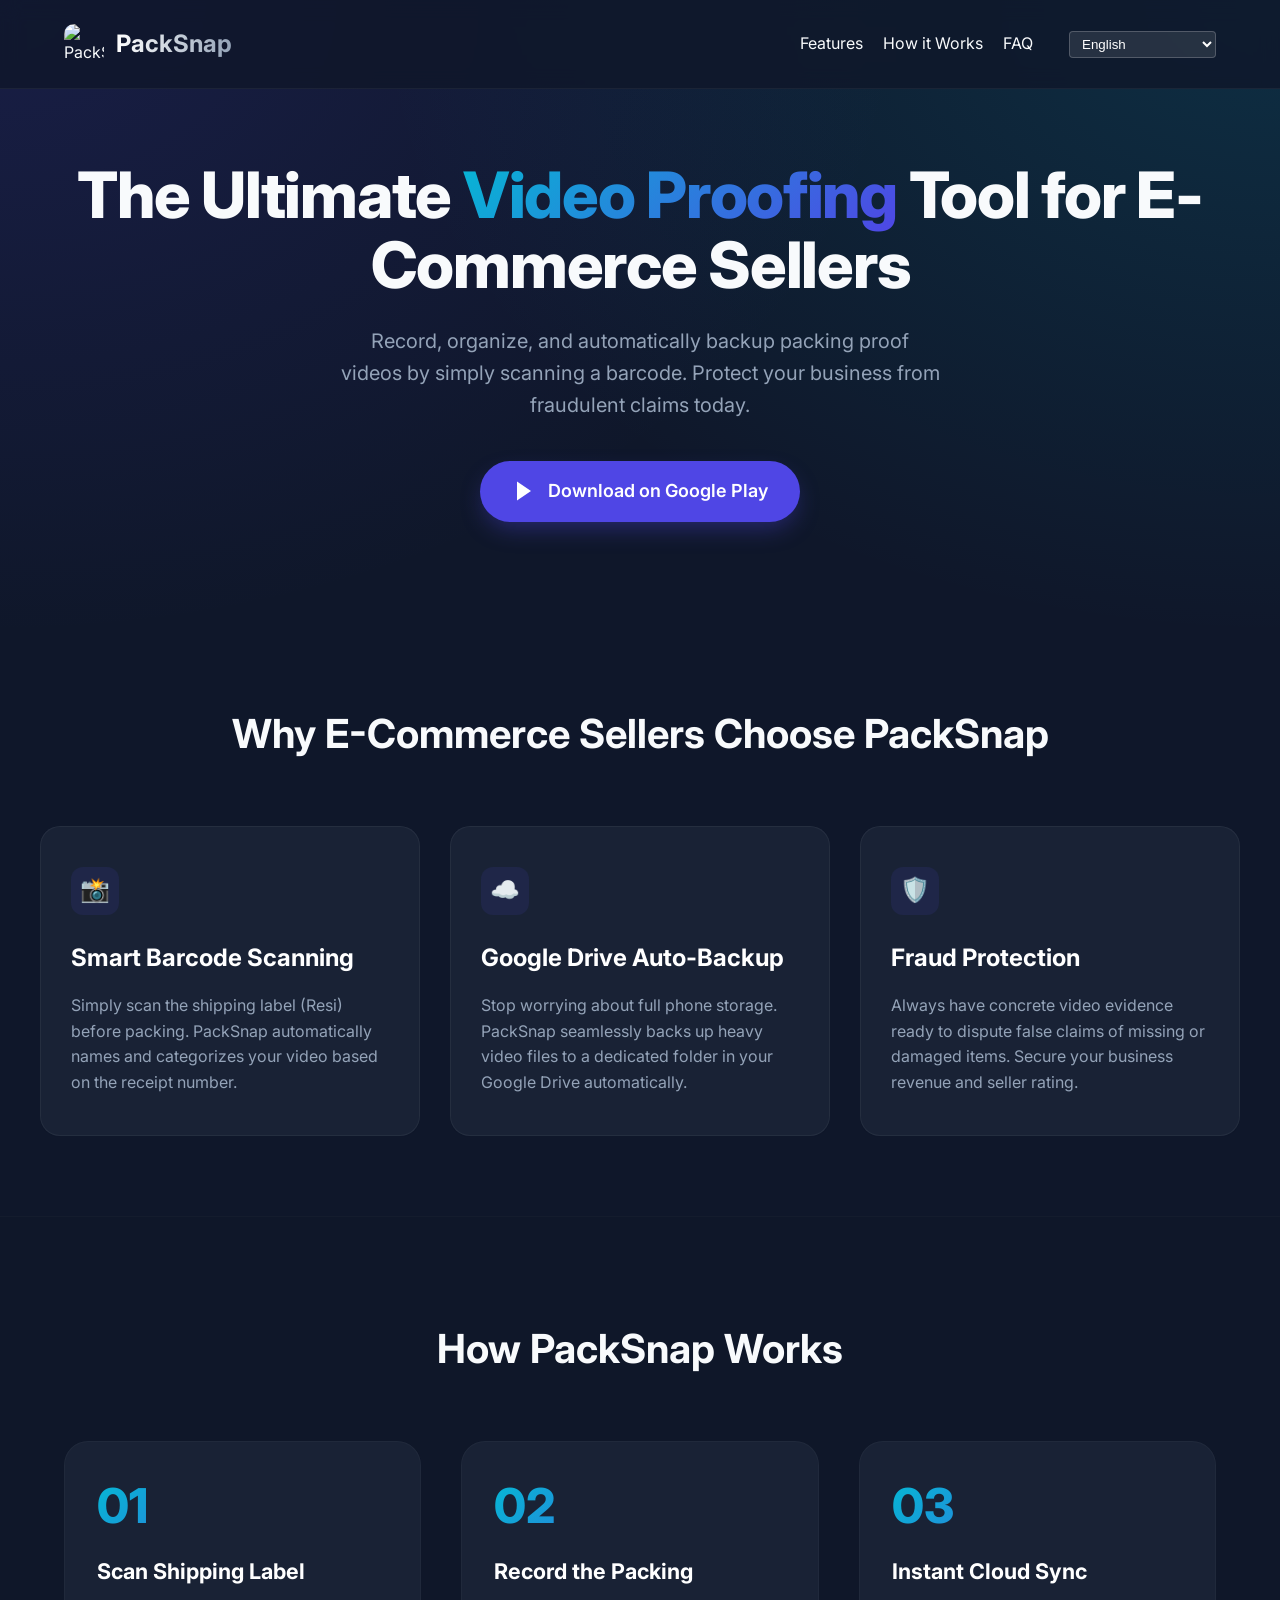
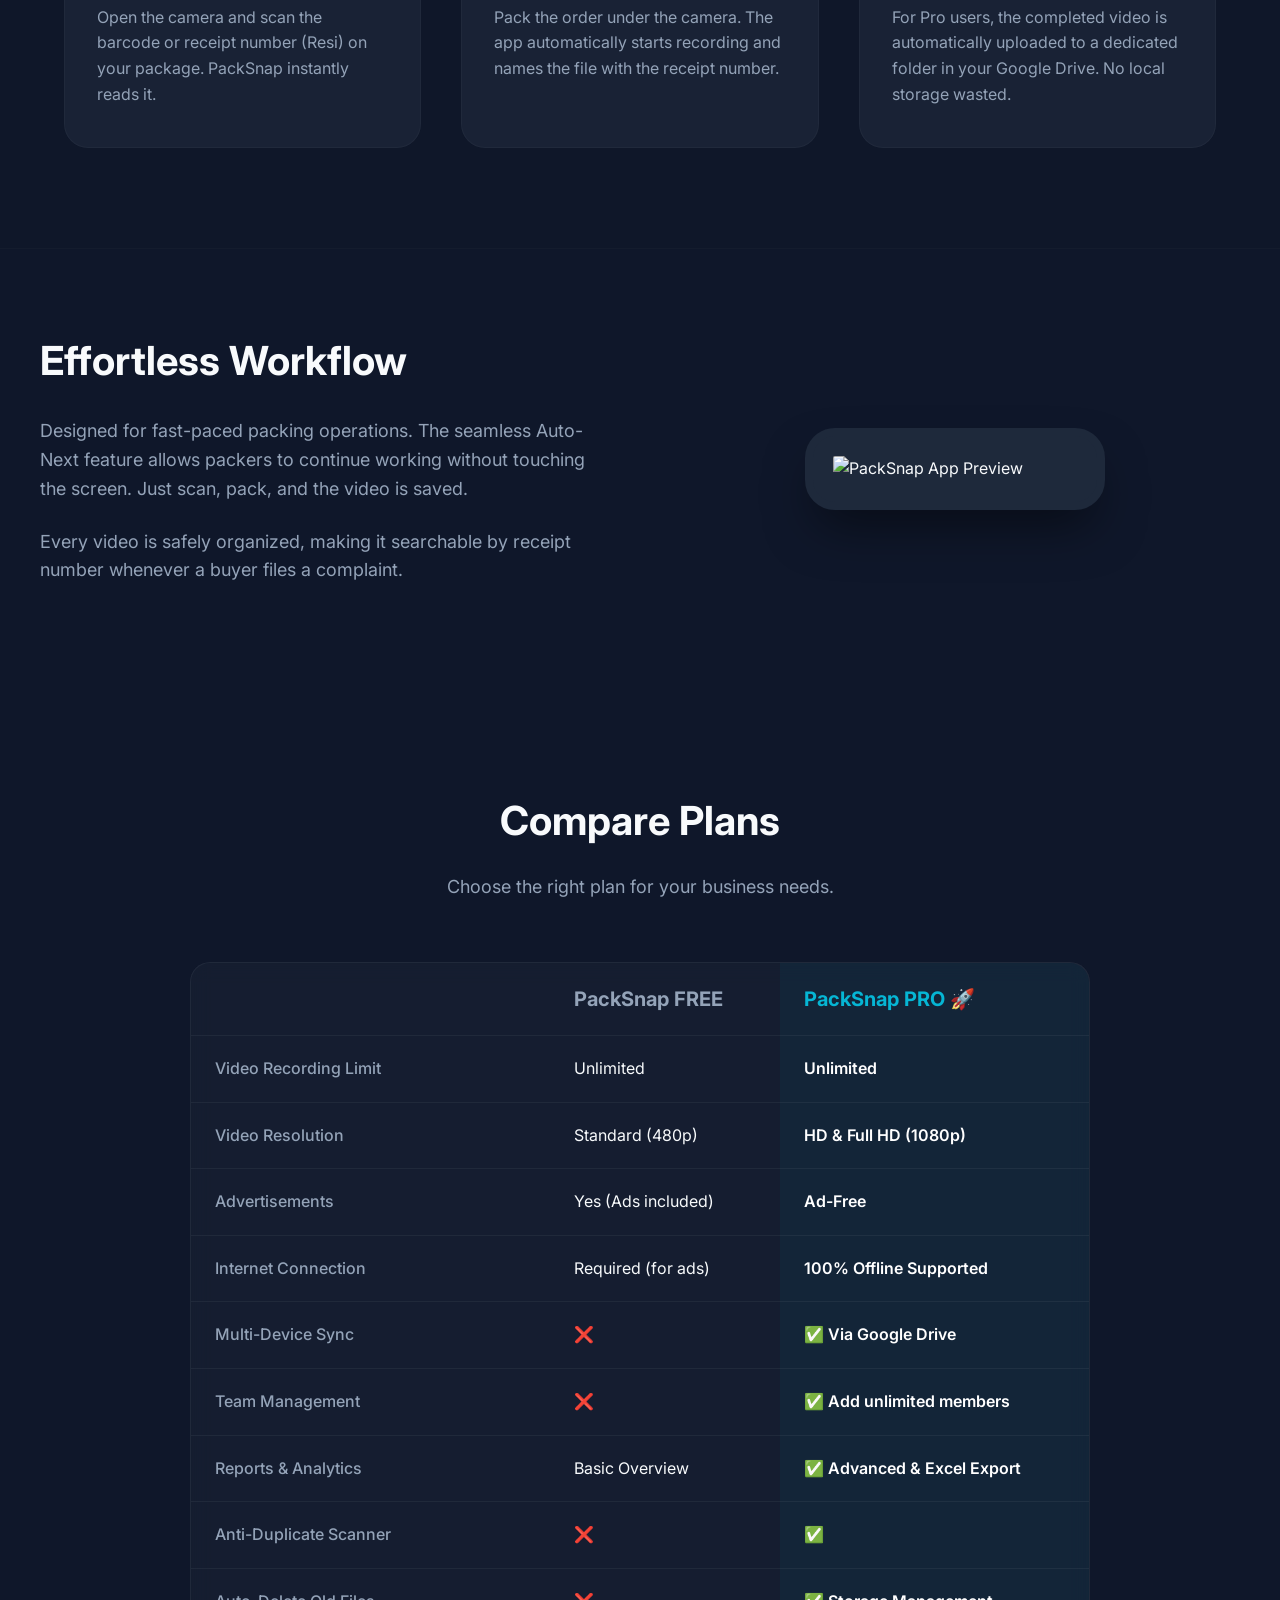
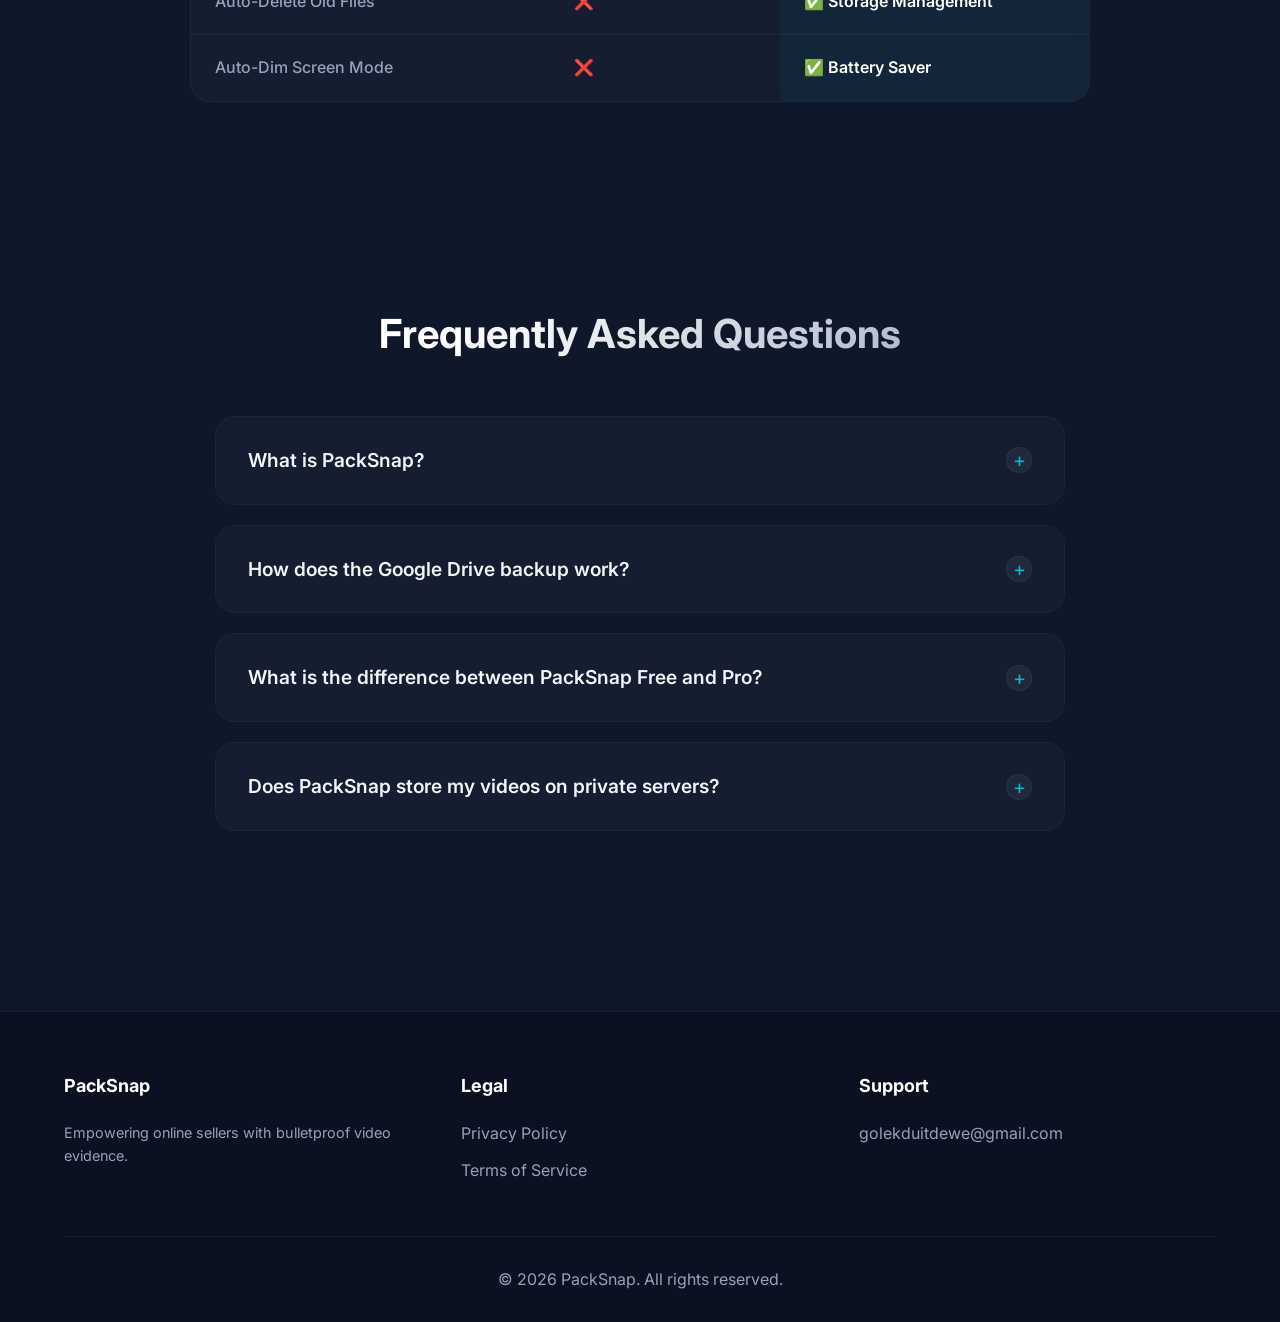
==== packsnap/index.html @ 12dec4cb "feat: add feature comparison table with localization" ====
<!DOCTYPE html>
<html lang="en">
<head>
    <meta charset="UTF-8">
    <meta name="viewport" content="width=device-width, initial-scale=1.0">
    <meta name="description" content="PackSnap is the ultimate mobile app for e-commerce sellers to record, organize, and auto-backup packing proof videos. Protect your business against fraudulent claims easily.">
    <meta name="keywords" content="packsnap, ecommerce packing app, video proof, packing video recorder, google drive backup, barcode scanner for ecommerce">
    <meta name="author" content="G Graziano">
    
    <!-- Open Graph / Facebook -->
    <meta property="og:type" content="website">
    <meta property="og:url" content="https://g-graziano.github.io/packsnap/">
    <meta property="og:title" content="PackSnap - Ecommerce Packing Recording App">
    <meta property="og:description" content="Record, organize, and auto-backup packing proof videos with ease. Protect your online business from fraudulent buyer claims.">
    <meta property="og:image" content="https://g-graziano.github.io/packsnap/logo.png">

    <!-- Twitter -->
    <meta property="twitter:card" content="summary_large_image">
    <meta property="twitter:url" content="https://g-graziano.github.io/packsnap/">
    <meta property="twitter:title" content="PackSnap - Ecommerce Packing Recording App">
    <meta property="twitter:description" content="Record, organize, and auto-backup packing proof videos with ease. Protect your online business from fraudulent buyer claims.">
    <meta property="twitter:image" content="https://g-graziano.github.io/packsnap/logo.png">

    <link rel="canonical" href="https://g-graziano.github.io/packsnap/">
    <title>PackSnap | Ecommerce Packing Recording App</title>
    <link rel="alternate" hreflang="en" href="https://g-graziano.github.io/packsnap/" />
    <link rel="alternate" hreflang="id" href="https://g-graziano.github.io/packsnap/id/" />
    <link rel="alternate" hreflang="th" href="https://g-graziano.github.io/packsnap/th/" />
    <link rel="alternate" hreflang="tl" href="https://g-graziano.github.io/packsnap/tl/" />
    <link rel="alternate" hreflang="vi" href="https://g-graziano.github.io/packsnap/vi/" />
    <link rel="alternate" hreflang="pt" href="https://g-graziano.github.io/packsnap/pt/" />
    <link rel="alternate" hreflang="es" href="https://g-graziano.github.io/packsnap/es/" />
    <link rel="alternate" hreflang="x-default" href="https://g-graziano.github.io/packsnap/" />

    
    <link rel="icon" type="image/png" href="logo.png">
    <link rel="apple-touch-icon" href="icon-192.png">
    <link rel="manifest" href="manifest.json">
    <meta name="theme-color" content="#4f46ed">
    <link rel="stylesheet" href="index.css">

    <!-- JSON-LD for SEO -->
    <script type="application/ld+json">
    {
      "@context": "https://schema.org",
      "@type": "SoftwareApplication",
      "name": "PackSnap",
      "operatingSystem": "Android",
      "applicationCategory": "BusinessApplication",
      "offers": {
        "@type": "Offer",
        "price": "0",
        "priceCurrency": "USD"
      },
      "description": "The ultimate mobile application designed specifically for e-commerce sellers to record and organize packing proof videos.",
      "url": "https://play.google.com/store/apps/details?id=com.packsnap.app",
      "image": "https://g-graziano.github.io/packsnap/logo.png"
    }
    </script>
    
    <!-- FAQ JSON-LD Schema for Rich Snippets -->
    <script type="application/ld+json">
    {
      "@context": "https://schema.org",
      "@type": "FAQPage",
      "mainEntity": [{
        "@type": "Question",
        "name": "What is PackSnap?",
        "acceptedAnswer": {
          "@type": "Answer",
          "text": "PackSnap is a dedicated mobile application designed for e-commerce sellers to easily record and organize packing proof videos by scanning shipping labels. It helps protect businesses from fraudulent buyer claims."
        }
      },{
        "@type": "Question",
        "name": "How does the Google Drive backup work?",
        "acceptedAnswer": {
          "@type": "Answer",
          "text": "PackSnap connects securely to your personal Google Drive and automatically uploads your packing videos to a dedicated 'PackSnap Backups' folder. This keeps your phone storage free while securing your vital video proof in the cloud."
        }
      },{
        "@type": "Question",
        "name": "What is the difference between PackSnap Free and Pro?",
        "acceptedAnswer": {
          "@type": "Answer",
          "text": "The Free version is ad-supported and allows you to scan and record packing videos locally on your device. The Pro version provides a completely ad-free experience, automatic Google Drive cloud backup, high-speed Auto-Next packing mode, Auto-Dim screen battery saving, silent video recording, forced beep volume in noisy environments, auto-deletion of old local files, packer team management, and packing performance reports."
        }
      },{
        "@type": "Question",
        "name": "Does PackSnap store my videos on private servers?",
        "acceptedAnswer": {
          "@type": "Answer",
          "text": "No. PackSnap does not store any of your videos on its own servers. Your video proof is strictly confidential and goes directly from your mobile device to your private Google Drive."
        }
      }]
    }
    </script>
</head>
<body>

    <header>
        <div class="container nav-content">
            <div class="logo-container">
                <img src="logo.png" alt="PackSnap Logo" class="logo-img">
                <div class="logo-text">PackSnap</div>
            </div>
            <nav style="display: flex; align-items: center; gap: 20px;">
                <a href="#features" data-i18n="nav_features">Features</a>
                <a href="#how-it-works" data-i18n="nav_how_it_works">How it Works</a>
                <a href="#faq" data-i18n="nav_faq">FAQ</a>
                <select id="language-select" aria-label="Select Language" style="background: rgba(255, 255, 255, 0.1); color: white; border: 1px solid rgba(255, 255, 255, 0.2); border-radius: 4px; padding: 4px 8px; margin-left: 1rem; cursor: pointer; outline: none;">
                    <option value="en" style="color: black;">English</option>
                    <option value="id" style="color: black;">Bahasa Indonesia</option>
                    <option value="th" style="color: black;">ภาษาไทย</option>
                    <option value="tl" style="color: black;">Tagalog (Filipinas)</option>
                    <option value="vi" style="color: black;">Tiếng Việt</option>
                    <option value="pt" style="color: black;">Português (Brasil)</option>
                    <option value="es" style="color: black;">Español</option>
                </select>
            </nav>
        </div>
    </header>

    <main>
        <section class="hero container">
            <h1 data-i18n="hero_h1">The Ultimate <span>Video Proofing</span> Tool for E-Commerce Sellers</h1>
            <p data-i18n="hero_p">Record, organize, and automatically backup packing proof videos by simply scanning a barcode. Protect your business from fraudulent claims today.</p>
            
            <a href="https://play.google.com/store/apps/details?id=com.packsnap.app" class="cta-button" target="_blank" rel="noopener noreferrer" data-i18n="hero_cta">
                <svg class="cta-icon" viewBox="0 0 24 24" xmlns="http://www.w3.org/2000/svg">
                    <path d="M5 2.5v19l14-9.5-14-9.5z"/>
                </svg>
                Download on Google Play
            </a>
        </section>

        <section id="features" class="features container">
            <h2 class="section-title" data-i18n="feat_title">Why E-Commerce Sellers Choose PackSnap</h2>
            
            <div class="features-grid">
                <article class="feature-card">
                    <div class="feature-icon">📸</div>
                    <h3 data-i18n="feat_1_title">Smart Barcode Scanning</h3>
                    <p data-i18n="feat_1_p">Simply scan the shipping label (Resi) before packing. PackSnap automatically names and categorizes your video based on the receipt number.</p>
                </article>

                <article class="feature-card">
                    <div class="feature-icon">☁️</div>
                    <h3 data-i18n="feat_2_title">Google Drive Auto-Backup</h3>
                    <p data-i18n="feat_2_p">Stop worrying about full phone storage. PackSnap seamlessly backs up heavy video files to a dedicated folder in your Google Drive automatically.</p>
                </article>

                <article class="feature-card">
                    <div class="feature-icon">🛡️</div>
                    <h3 data-i18n="feat_3_title">Fraud Protection</h3>
                    <p data-i18n="feat_3_p">Always have concrete video evidence ready to dispute false claims of missing or damaged items. Secure your business revenue and seller rating.</p>
                </article>
            </div>
        </section>

        <section id="how-it-works" class="how-it-works">
            <div class="container">
                <h2 class="section-title" data-i18n="how_title">How PackSnap Works</h2>
                
                <div class="steps-grid">
                    <article class="step-card">
                        <div class="step-number">01</div>
                        <h3 data-i18n="how_1_title">Scan Shipping Label</h3>
                        <p data-i18n="how_1_p">Open the camera and scan the barcode or receipt number (Resi) on your package. PackSnap instantly reads it.</p>
                    </article>

                    <article class="step-card">
                        <div class="step-number">02</div>
                        <h3 data-i18n="how_2_title">Record the Packing</h3>
                        <p data-i18n="how_2_p">Pack the order under the camera. The app automatically starts recording and names the file with the receipt number.</p>
                    </article>

                    <article class="step-card">
                        <div class="step-number">03</div>
                        <h3 data-i18n="how_3_title">Instant Cloud Sync</h3>
                        <p data-i18n="how_3_p">For Pro users, the completed video is automatically uploaded to a dedicated folder in your Google Drive. No local storage wasted.</p>
                    </article>
                </div>
            </div>
        </section>

        <section class="showcase container">
            <div class="showcase-text">
                <h2 data-i18n="show_title">Effortless Workflow</h2>
                <p data-i18n="show_p1">Designed for fast-paced packing operations. The seamless Auto-Next feature allows packers to continue working without touching the screen. Just scan, pack, and the video is saved.</p>
                <p data-i18n="show_p2">Every video is safely organized, making it searchable by receipt number whenever a buyer files a complaint.</p>
            </div>
            <div class="showcase-image">
                <!-- Using logo as a placeholder for mockup if actual app screenshots are missing -->
                <img src="logo.png" alt="PackSnap App Preview" class="mockup" style="background:#1e293b; padding:20px; object-fit:contain;">
            </div>
        </section>

        <section id="pricing" class="pricing container">
            <div class="pricing-header">
                <h2 class="section-title" data-i18n="comp_title">Compare Plans</h2>
                <p class="section-subtitle" data-i18n="comp_subtitle">Choose the right plan for your business needs.</p>
            </div>
            
            <div class="comparison-table-wrapper">
                <table class="comparison-table">
                    <thead>
                        <tr>
                            <th></th>
                            <th class="plan-free" data-i18n="comp_free">PackSnap FREE</th>
                            <th class="plan-pro" data-i18n="comp_pro">PackSnap PRO 🚀</th>
                        </tr>
                    </thead>
                    <tbody>
                        <tr>
                            <td class="feat-name" data-i18n="comp_f1_name">Video Recording Limit</td>
                            <td data-i18n="comp_f1_free">Unlimited</td>
                            <td class="pro-cell" data-i18n="comp_f1_pro">Unlimited</td>
                        </tr>
                        <tr>
                            <td class="feat-name" data-i18n="comp_f2_name">Video Resolution</td>
                            <td data-i18n="comp_f2_free">Standard (480p)</td>
                            <td class="pro-cell" data-i18n="comp_f2_pro">HD & Full HD (1080p)</td>
                        </tr>
                        <tr>
                            <td class="feat-name" data-i18n="comp_f3_name">Advertisements</td>
                            <td data-i18n="comp_f3_free">Yes (Ads included)</td>
                            <td class="pro-cell" data-i18n="comp_f3_pro">Ad-Free</td>
                        </tr>
                        <tr>
                            <td class="feat-name" data-i18n="comp_f4_name">Internet Connection</td>
                            <td data-i18n="comp_f4_free">Required (for ads)</td>
                            <td class="pro-cell" data-i18n="comp_f4_pro">100% Offline Supported</td>
                        </tr>
                        <tr>
                            <td class="feat-name" data-i18n="comp_f5_name">Multi-Device Sync</td>
                            <td data-i18n="comp_f5_free">❌</td>
                            <td class="pro-cell" data-i18n="comp_f5_pro">✅ Via Google Drive</td>
                        </tr>
                        <tr>
                            <td class="feat-name" data-i18n="comp_f6_name">Team Management</td>
                            <td data-i18n="comp_f6_free">❌</td>
                            <td class="pro-cell" data-i18n="comp_f6_pro">✅ Add unlimited members</td>
                        </tr>
                        <tr>
                            <td class="feat-name" data-i18n="comp_f7_name">Reports & Analytics</td>
                            <td data-i18n="comp_f7_free">Basic Overview</td>
                            <td class="pro-cell" data-i18n="comp_f7_pro">✅ Advanced & Excel Export</td>
                        </tr>
                        <tr>
                            <td class="feat-name" data-i18n="comp_f8_name">Anti-Duplicate Scanner</td>
                            <td data-i18n="comp_f8_free">❌</td>
                            <td class="pro-cell" data-i18n="comp_f8_pro">✅</td>
                        </tr>
                        <tr>
                            <td class="feat-name" data-i18n="comp_f9_name">Auto-Delete Old Files</td>
                            <td data-i18n="comp_f9_free">❌</td>
                            <td class="pro-cell" data-i18n="comp_f9_pro">✅ Storage Management</td>
                        </tr>
                        <tr>
                            <td class="feat-name" data-i18n="comp_f10_name">Auto-Dim Screen Mode</td>
                            <td data-i18n="comp_f10_free">❌</td>
                            <td class="pro-cell" data-i18n="comp_f10_pro">✅ Battery Saver</td>
                        </tr>
                    </tbody>
                </table>
            </div>
        </section>

        <section id="faq" class="faq container">
            <h2 class="section-title" data-i18n="faq_title">Frequently Asked Questions</h2>
            
            <div class="faq-list">
                <details class="faq-item">
                    <summary data-i18n="faq_1_q">What is PackSnap?</summary>
                    <p data-i18n="faq_1_a">PackSnap is a dedicated mobile application designed for e-commerce sellers to easily record and organize packing proof videos by scanning shipping labels. It helps protect businesses from fraudulent buyer claims.</p>
                </details>

                <details class="faq-item">
                    <summary data-i18n="faq_2_q">How does the Google Drive backup work?</summary>
                    <p data-i18n="faq_2_a">PackSnap connects securely to your personal Google Drive and automatically uploads your packing videos to a dedicated "PackSnap Backups" folder. This keeps your phone storage free while securing your vital video proof in the cloud.</p>
                </details>

                <details class="faq-item">
                    <summary data-i18n="faq_3_q">What is the difference between PackSnap Free and Pro?</summary>
                    <p data-i18n="faq_3_a">The Free version is ad-supported and allows you to scan shipping labels and record packing proof videos locally on your device. The Pro version provides a completely ad-free experience and unlocks cloud backups alongside advanced automation: automatic Google Drive sync, high-speed Auto-Next packing workflow, Auto-Dim screen for battery saving, silent video recording (mute microphone), forced beep confirmation volume in noisy warehouses, auto-deletion of old local files (7/14/30 days), packer team member management, and detailed packing performance reports.</p>
                </details>

                <details class="faq-item">
                    <summary data-i18n="faq_4_q">Does PackSnap store my videos on private servers?</summary>
                    <p data-i18n="faq_4_a">No. PackSnap does not store any of your videos on its own servers. Your video proof is strictly confidential and goes directly from your mobile device to your private Google Drive.</p>
                </details>
            </div>
        </section>
    </main>

    <footer>
        <div class="container">
            <div class="footer-content">
                <div class="footer-col">
                    <h4>PackSnap</h4>
                    <p style="color:var(--text-muted); font-size:0.9rem;" data-i18n="footer_desc">Empowering online sellers with bulletproof video evidence.</p>
                </div>
                <div class="footer-col">
                    <h4 data-i18n="footer_legal">Legal</h4>
                    <ul>
                        <li><a href="privacy-policy.html" data-i18n="footer_privacy">Privacy Policy</a></li>
                        <li><a href="terms-of-service.html" data-i18n="footer_tos">Terms of Service</a></li>
                    </ul>
                </div>
                <div class="footer-col">
                    <h4 data-i18n="footer_support">Support</h4>
                    <ul>
                        <li><a href="mailto:golekduitdewe@gmail.com">golekduitdewe@gmail.com</a></li>
                    </ul>
                </div>
            </div>
            <div class="footer-bottom">
                <p data-i18n="footer_copyright">&copy; 2026 PackSnap. All rights reserved.</p>
            </div>
        </div>
    </footer>

    <script src="i18n.js"></script>
</body>
</html>
---- packsnap/index.css ----
@import url('https://fonts.googleapis.com/css2?family=Inter:wght@400;500;600;700;800&display=swap');

:root {
  --primary: #4F46E5;
  --primary-hover: #4338CA;
  --secondary: #06b6d4;
  --bg-dark: #0f172a;
  --card-bg: rgba(30, 41, 59, 0.7);
  --text-main: #f8fafc;
  --text-muted: #94a3b8;
  --accent: #10b981;
}

* {
  margin: 0;
  padding: 0;
  box-sizing: border-box;
}

body {
  font-family: 'Inter', sans-serif;
  background-color: var(--bg-dark);
  color: var(--text-main);
  line-height: 1.6;
  overflow-x: hidden;
  background-image: 
    radial-gradient(at 0% 0%, rgba(79, 70, 229, 0.15) 0px, transparent 50%),
    radial-gradient(at 100% 0%, rgba(6, 182, 212, 0.15) 0px, transparent 50%);
  background-attachment: fixed;
}

a {
  text-decoration: none;
  color: inherit;
}

.container {
  max-width: 1200px;
  margin: 0 auto;
  padding: 0 24px;
}

/* Header */
header {
  padding: 24px 0;
  position: fixed;
  width: 100%;
  top: 0;
  z-index: 100;
  backdrop-filter: blur(10px);
  -webkit-backdrop-filter: blur(10px);
  border-bottom: 1px solid rgba(255, 255, 255, 0.05);
  background: rgba(15, 23, 42, 0.8);
}

.nav-content {
  display: flex;
  justify-content: space-between;
  align-items: center;
}

.logo-container {
  display: flex;
  align-items: center;
  gap: 12px;
}

.logo-img {
  width: 40px;
  height: 40px;
  border-radius: 10px;
}

.logo-text {
  font-size: 1.5rem;
  font-weight: 700;
  background: linear-gradient(to right, #fff, #94a3b8);
  -webkit-background-clip: text;
  -webkit-text-fill-color: transparent;
}

/* Hero Section */
.hero {
  padding: 160px 0 100px;
  text-align: center;
  position: relative;
}

.hero h1 {
  font-size: clamp(3rem, 5vw, 4.5rem);
  font-weight: 800;
  line-height: 1.1;
  margin-bottom: 24px;
  letter-spacing: -0.02em;
}

.hero h1 span {
  background: linear-gradient(135deg, var(--secondary), var(--primary));
  -webkit-background-clip: text;
  -webkit-text-fill-color: transparent;
}

.hero p {
  font-size: 1.25rem;
  color: var(--text-muted);
  max-width: 600px;
  margin: 0 auto 40px;
}

.cta-button {
  display: inline-flex;
  align-items: center;
  gap: 12px;
  background: var(--primary);
  color: white;
  padding: 16px 32px;
  border-radius: 9999px;
  font-weight: 600;
  font-size: 1.125rem;
  transition: all 0.3s ease;
  box-shadow: 0 10px 25px -5px rgba(79, 70, 229, 0.4);
}

.cta-button:hover {
  background: var(--primary-hover);
  transform: translateY(-2px);
  box-shadow: 0 20px 25px -5px rgba(79, 70, 229, 0.5);
}

.cta-icon {
  width: 24px;
  height: 24px;
  fill: currentColor;
}

/* Features */
.features {
  padding: 80px 0;
}

.section-title {
  text-align: center;
  font-size: 2.5rem;
  margin-bottom: 60px;
  font-weight: 700;
}

.features-grid {
  display: grid;
  grid-template-columns: repeat(auto-fit, minmax(300px, 1fr));
  gap: 30px;
}

.feature-card {
  background: var(--card-bg);
  padding: 40px 30px;
  border-radius: 20px;
  border: 1px solid rgba(255, 255, 255, 0.05);
  backdrop-filter: blur(10px);
  transition: transform 0.3s ease, border-color 0.3s ease;
}

.feature-card:hover {
  transform: translateY(-5px);
  border-color: rgba(255, 255, 255, 0.15);
}

.feature-icon {
  width: 48px;
  height: 48px;
  background: rgba(79, 70, 229, 0.1);
  border-radius: 12px;
  display: flex;
  align-items: center;
  justify-content: center;
  margin-bottom: 24px;
  color: var(--secondary);
  font-size: 1.5rem;
}

.feature-card h3 {
  font-size: 1.5rem;
  margin-bottom: 16px;
  color: #fff;
}

.feature-card p {
  color: var(--text-muted);
}

/* App Showcase */
.showcase {
  padding: 80px 0;
  display: flex;
  align-items: center;
  justify-content: space-between;
  gap: 60px;
}

.showcase-text {
  flex: 1;
}

.showcase-text h2 {
  font-size: 2.5rem;
  margin-bottom: 24px;
}

.showcase-text p {
  color: var(--text-muted);
  font-size: 1.125rem;
  margin-bottom: 24px;
}

.showcase-image {
  flex: 1;
  position: relative;
  display: flex;
  justify-content: center;
}

.mockup {
  width: 100%;
  max-width: 300px;
  border-radius: 30px;
  box-shadow: 0 25px 50px -12px rgba(0, 0, 0, 0.5);
  border: 8px solid #1e293b;
}

/* Footer */
footer {
  border-top: 1px solid rgba(255, 255, 255, 0.05);
  padding: 60px 0 30px;
  margin-top: 80px;
  background: #0b1121;
}

.footer-content {
  display: grid;
  grid-template-columns: repeat(auto-fit, minmax(200px, 1fr));
  gap: 40px;
  margin-bottom: 40px;
}

.footer-col h4 {
  color: #fff;
  margin-bottom: 20px;
  font-size: 1.125rem;
}

.footer-col ul {
  list-style: none;
}

.footer-col ul li {
  margin-bottom: 12px;
}

.footer-col a {
  color: var(--text-muted);
  transition: color 0.2s;
}

.footer-col a:hover {
  color: #fff;
}

.footer-bottom {
  text-align: center;
  color: var(--text-muted);
  padding-top: 30px;
  border-top: 1px solid rgba(255, 255, 255, 0.05);
}

@media (max-width: 768px) {
  .showcase {
    flex-direction: column;
    text-align: center;
  }
  .hero {
    padding: 120px 0 60px;
  }
}

.legal-content {
  padding: 120px 0 80px;
  max-width: 800px;
  margin: 0 auto;
}

.legal-content h1 {
  font-size: 2.5rem;
  font-weight: 800;
  margin-bottom: 8px;
  background: linear-gradient(135deg, var(--secondary), var(--primary));
  -webkit-background-clip: text;
  -webkit-text-fill-color: transparent;
}

.legal-content p.date {
  color: var(--text-muted);
  margin-bottom: 40px;
}

.legal-content h2 {
  font-size: 1.5rem;
  color: #fff;
  margin-top: 40px;
  margin-bottom: 16px;
  font-weight: 700;
}

.legal-content p {
  color: var(--text-muted);
  margin-bottom: 20px;
  font-size: 1.05rem;
}

.legal-content ul {
  padding-left: 20px;
  margin-bottom: 24px;
}

.legal-content ul li {
  color: var(--text-muted);
  margin-bottom: 12px;
  list-style-type: disc;
}

/* FAQ Accordion */
.faq {
  padding: 100px 0;
  max-width: 850px;
  margin: 0 auto;
}

.faq .section-title {
  background: linear-gradient(135deg, #fff 30%, var(--text-muted) 100%);
  -webkit-background-clip: text;
  -webkit-text-fill-color: transparent;
  margin-bottom: 50px;
}

.faq-list {
  display: flex;
  flex-direction: column;
  gap: 20px;
}

.faq-item {
  background: rgba(30, 41, 59, 0.4);
  border: 1px solid rgba(255, 255, 255, 0.03);
  border-radius: 20px;
  overflow: hidden;
  backdrop-filter: blur(16px);
  -webkit-backdrop-filter: blur(16px);
  transition: all 0.4s cubic-bezier(0.16, 1, 0.3, 1);
}

.faq-item:hover {
  border-color: rgba(6, 182, 212, 0.3);
  background: rgba(30, 41, 59, 0.6);
  box-shadow: 0 10px 30px -10px rgba(6, 182, 212, 0.1);
}

.faq-item[open] {
  border-color: rgba(79, 70, 229, 0.4);
  background: rgba(30, 41, 59, 0.8);
  box-shadow: 0 20px 40px -15px rgba(79, 70, 229, 0.2);
}

.faq-item summary {
  padding: 28px 32px;
  font-size: 1.2rem;
  font-weight: 600;
  color: #f1f5f9;
  cursor: pointer;
  list-style: none;
  display: flex;
  justify-content: space-between;
  align-items: center;
  user-select: none;
}

/* Hide default arrow */
.faq-item summary::-webkit-details-marker {
  display: none;
}

.faq-item summary::after {
  content: '';
  width: 24px;
  height: 24px;
  display: flex;
  align-items: center;
  justify-content: center;
  background: rgba(255, 255, 255, 0.05);
  border-radius: 50%;
  color: var(--secondary);
  font-size: 1.25rem;
  font-weight: 400;
  transition: all 0.3s ease;
  border: 1px solid rgba(255, 255, 255, 0.05);
}

.faq-item summary::after {
  content: '+';
}

.faq-item[open] summary::after {
  content: '−';
  background: var(--primary);
  color: #fff;
  border-color: transparent;
  transform: rotate(180deg);
}

.faq-item p {
  padding: 0 32px 28px 32px;
  color: var(--text-muted);
  line-height: 1.7;
  font-size: 1.05rem;
  animation: faqFadeIn 0.4s ease-out;
  border-top: 1px solid rgba(255, 255, 255, 0.03);
  margin-top: -8px;
  padding-top: 20px;
}

@keyframes faqFadeIn {
  from {
    opacity: 0;
    transform: translateY(-8px);
  }
  to {
    opacity: 1;
    transform: translateY(0);
  }
}

/* How It Works Steps */
.how-it-works {
  padding: 100px 0;
  background: rgba(15, 23, 42, 0.4);
  border-top: 1px solid rgba(255, 255, 255, 0.02);
  border-bottom: 1px solid rgba(255, 255, 255, 0.02);
}

.steps-grid {
  display: grid;
  grid-template-columns: repeat(auto-fit, minmax(280px, 1fr));
  gap: 40px;
  position: relative;
}

.step-card {
  background: var(--card-bg);
  border: 1px solid rgba(255, 255, 255, 0.03);
  border-radius: 24px;
  padding: 40px 32px;
  backdrop-filter: blur(10px);
  transition: all 0.3s ease;
  position: relative;
}

.step-card:hover {
  transform: translateY(-5px);
  border-color: rgba(6, 182, 212, 0.2);
}

.step-number {
  font-size: 3rem;
  font-weight: 800;
  background: linear-gradient(135deg, var(--secondary), var(--primary));
  -webkit-background-clip: text;
  -webkit-text-fill-color: transparent;
  line-height: 1;
  margin-bottom: 24px;
}

.step-card h3 {
  font-size: 1.35rem;
  color: #fff;
  margin-bottom: 16px;
  font-weight: 700;
}

.step-card p {
  color: var(--text-muted);
  line-height: 1.6;
}

/* Pricing / Comparison */
.pricing {
  padding: 100px 0;
}

.pricing-header {
  text-align: center;
  margin-bottom: 60px;
}

.pricing-header .section-subtitle {
  color: var(--text-muted);
  font-size: 1.125rem;
  margin-top: -40px;
}

.comparison-table-wrapper {
  overflow-x: auto;
  max-width: 900px;
  margin: 0 auto;
  background: rgba(30, 41, 59, 0.4);
  border-radius: 20px;
  border: 1px solid rgba(255, 255, 255, 0.05);
  backdrop-filter: blur(10px);
}

.comparison-table {
  width: 100%;
  border-collapse: collapse;
  text-align: left;
}

.comparison-table th,
.comparison-table td {
  padding: 20px 24px;
  border-bottom: 1px solid rgba(255, 255, 255, 0.05);
}

.comparison-table th {
  font-size: 1.25rem;
  font-weight: 700;
  color: #fff;
}

.comparison-table th.plan-free {
  color: #94a3b8;
}

.comparison-table th.plan-pro {
  color: var(--secondary);
  background: rgba(6, 182, 212, 0.05);
}

.comparison-table .pro-cell {
  background: rgba(6, 182, 212, 0.05);
  font-weight: 600;
  color: #fff;
}

.comparison-table .feat-name {
  color: var(--text-muted);
  font-weight: 500;
  width: 40%;
}

.comparison-table tr:last-child td {
  border-bottom: none;
}

@media (max-width: 768px) {
  .comparison-table th, 
  .comparison-table td {
    padding: 15px 12px;
    font-size: 0.9rem;
  }
}
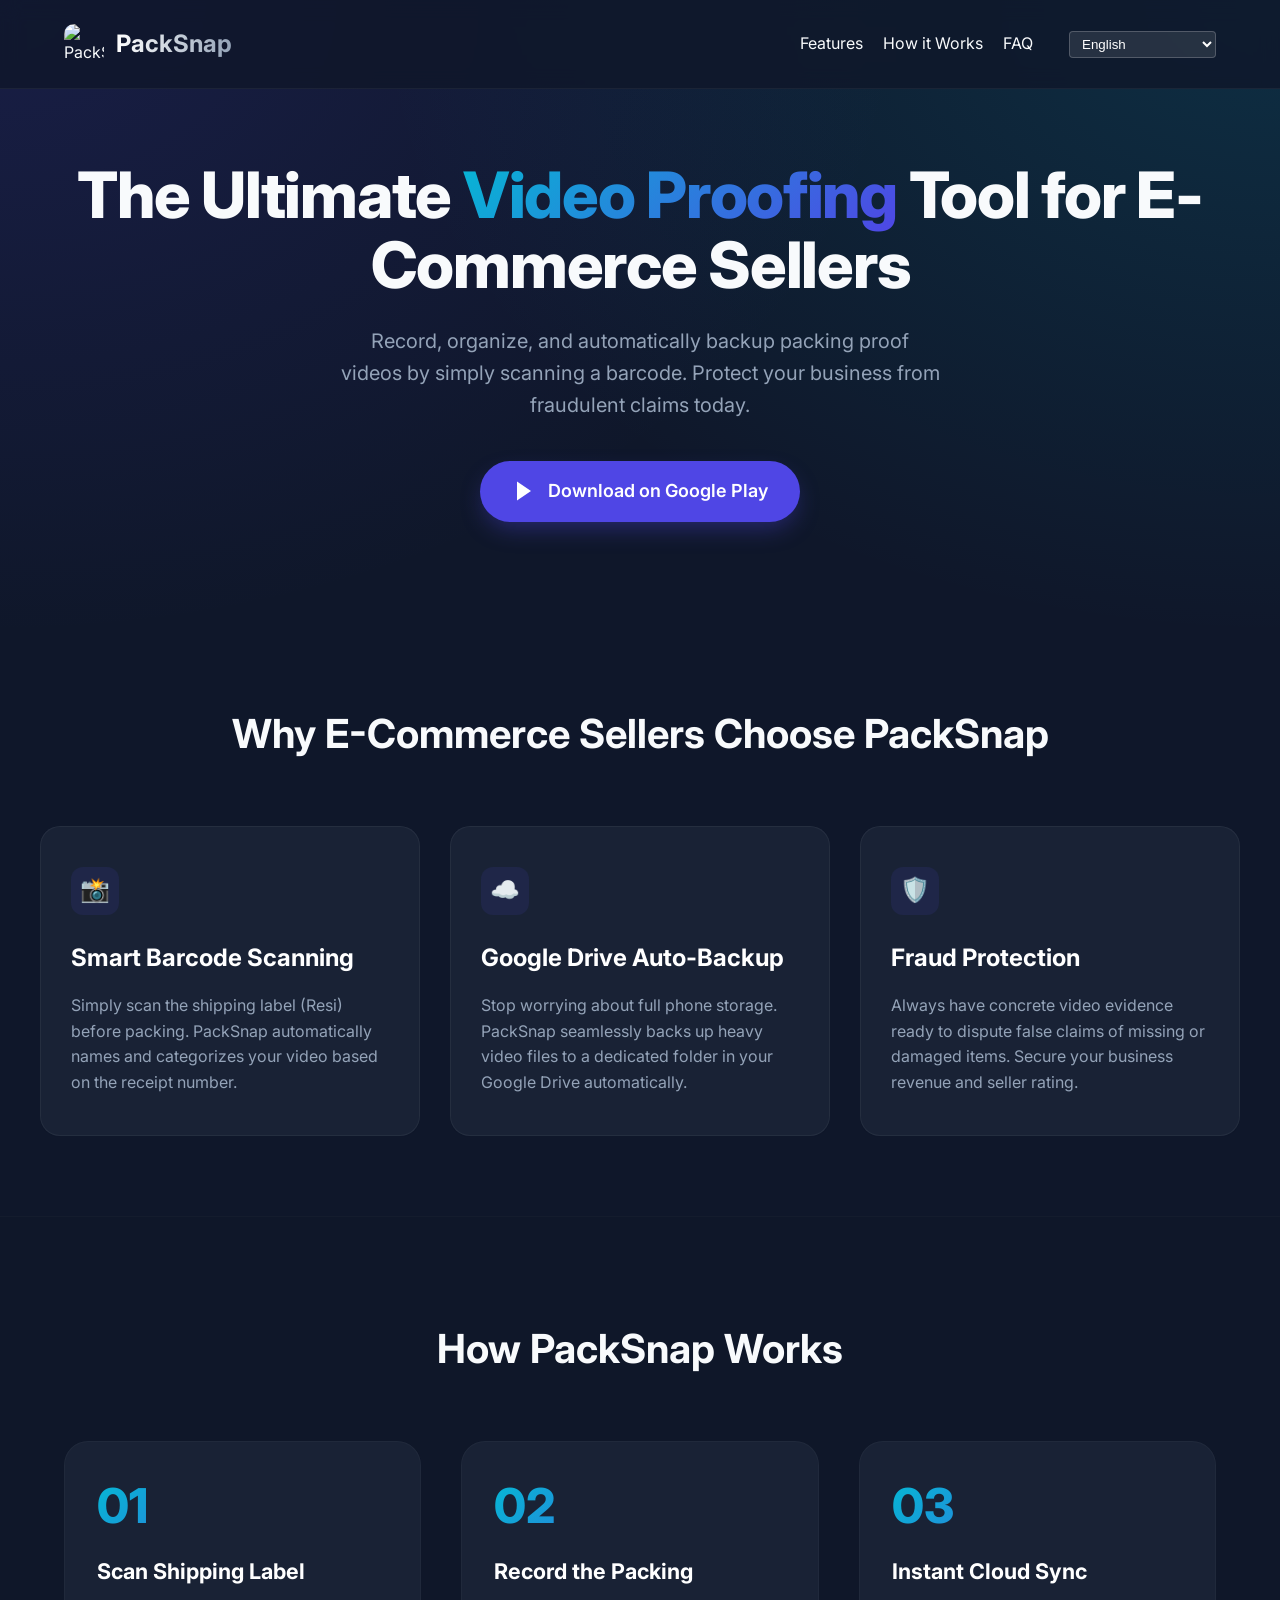
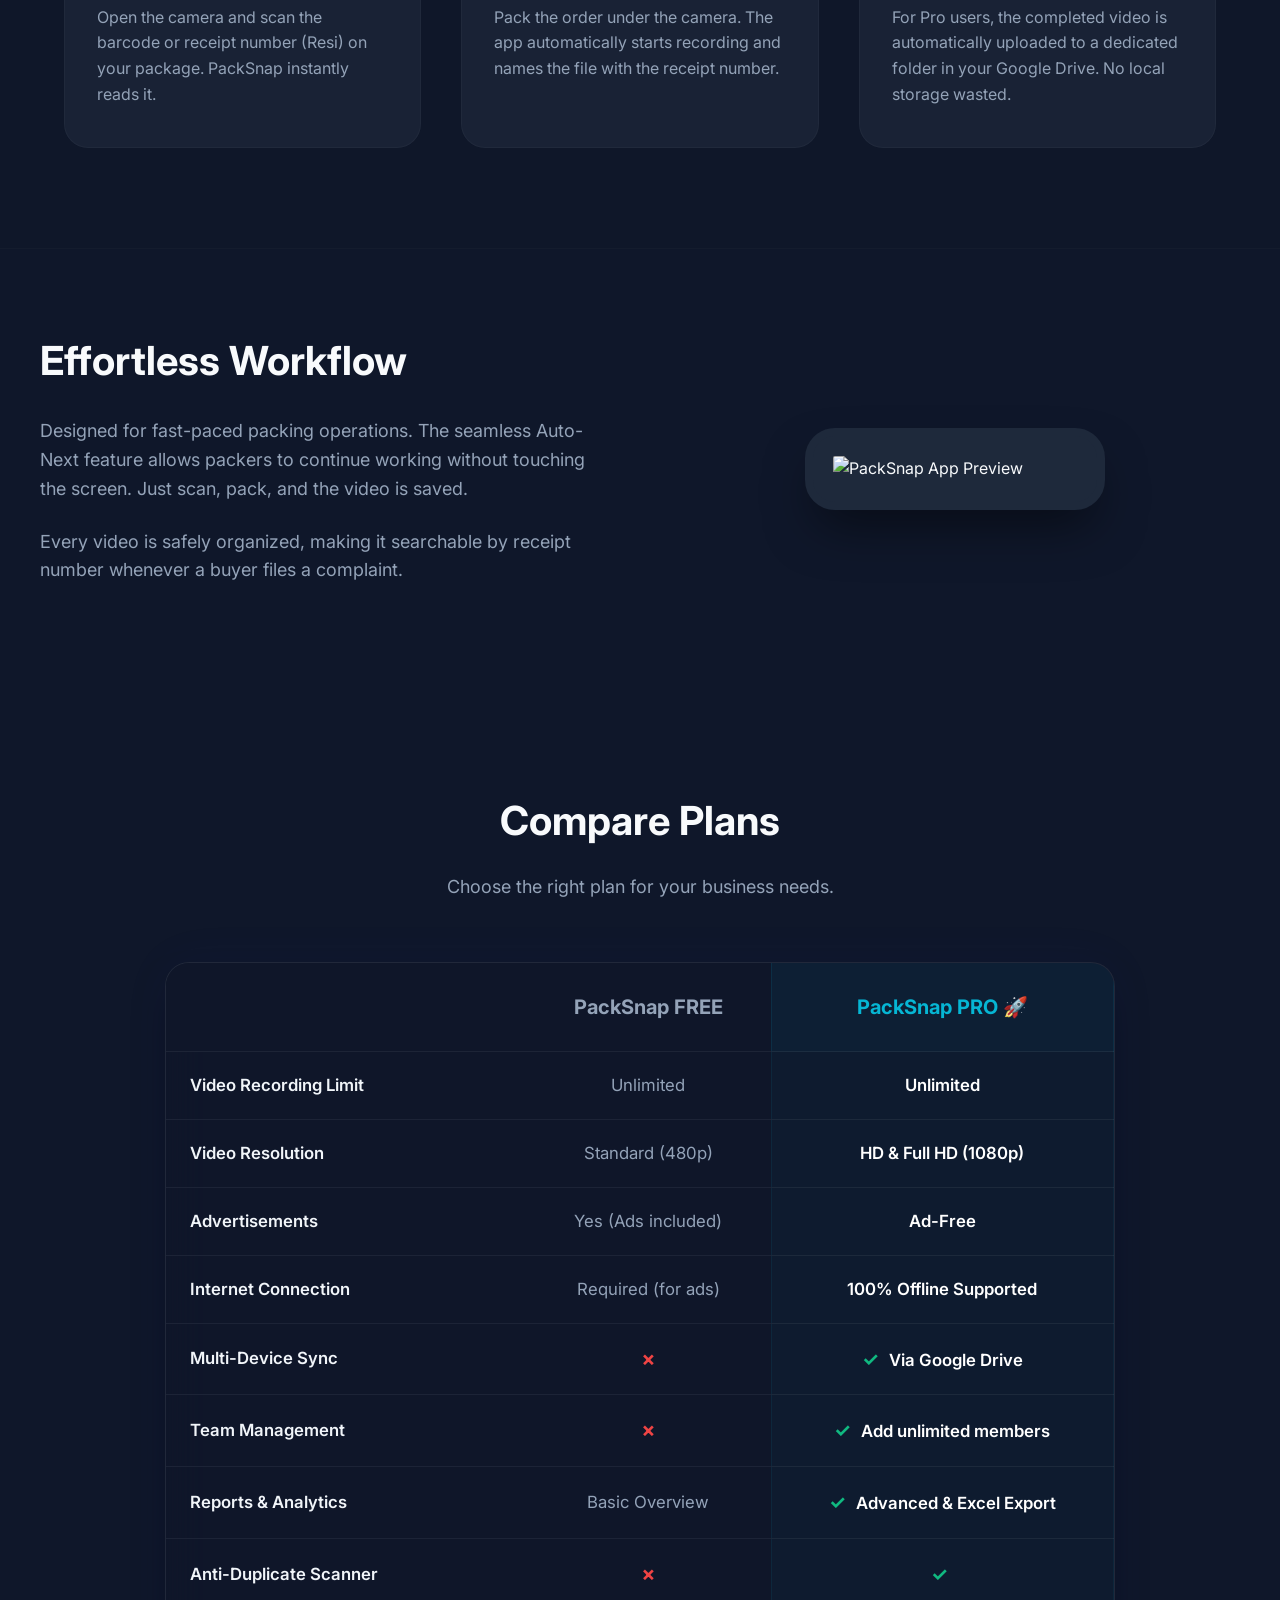
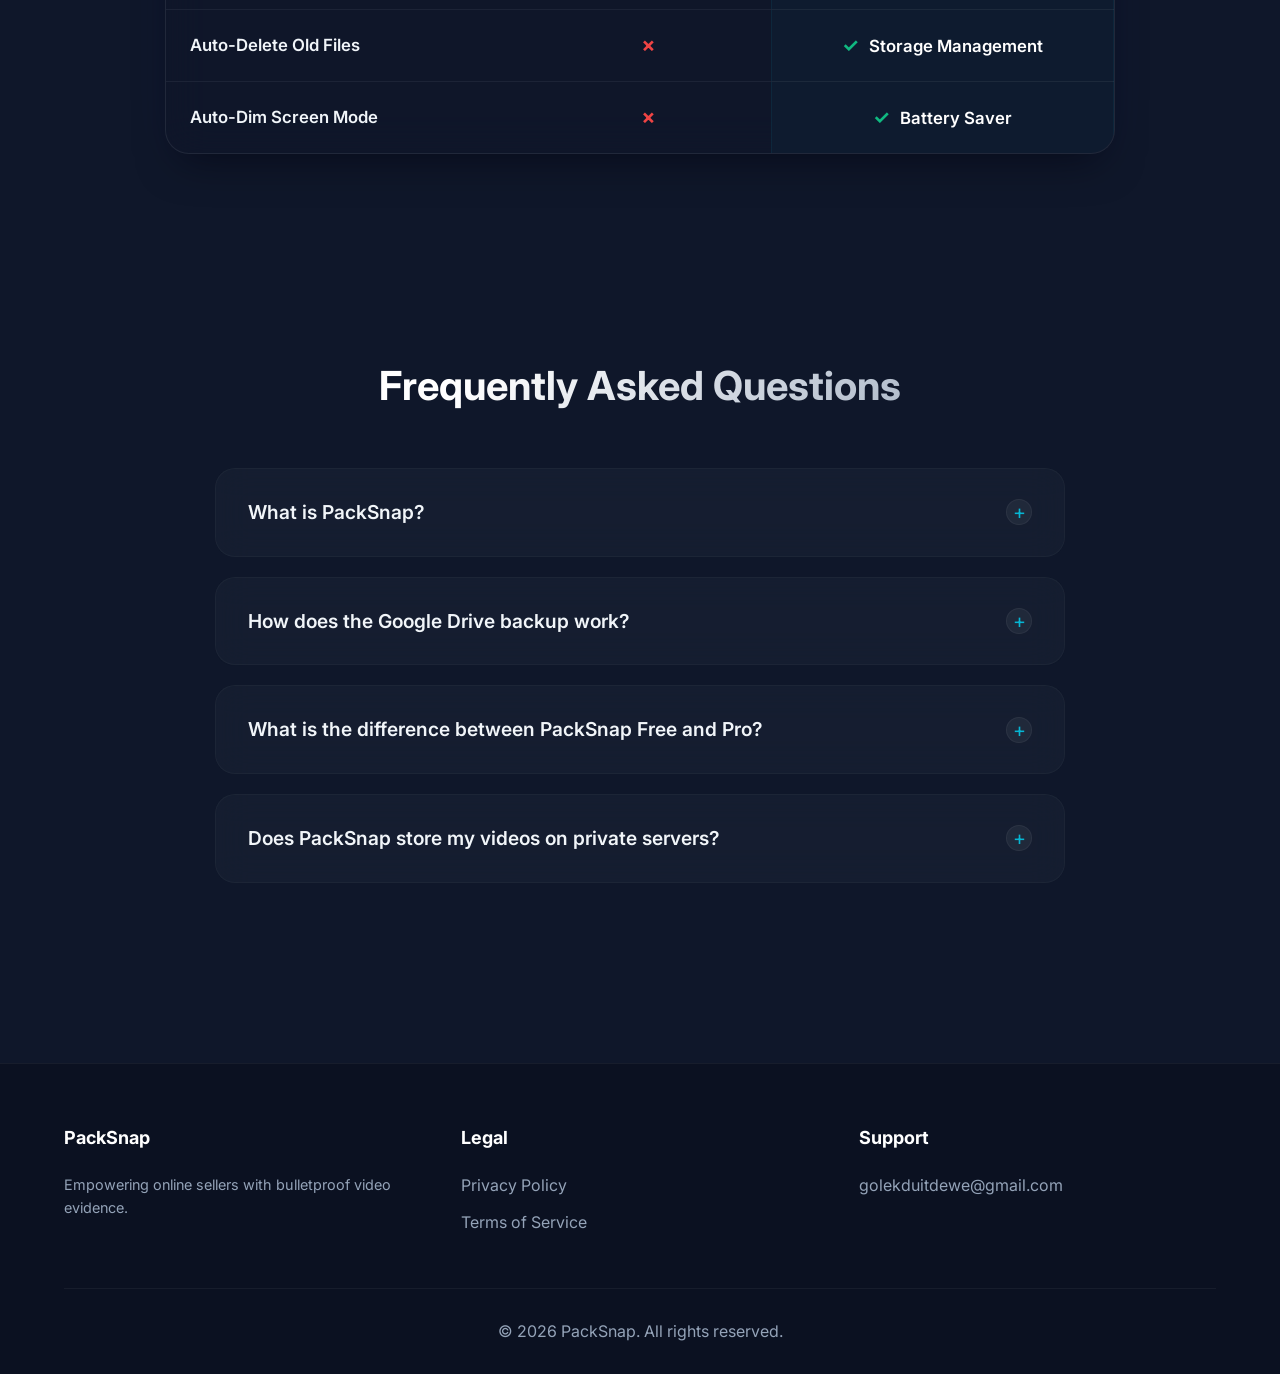
==== commit 7e11dc4b: "design: upgrade pricing comparison table layout and styling" ====
--- a/packsnap/index.html
+++ b/packsnap/index.html
@@ -213,53 +213,53 @@
                     <tbody>
                         <tr>
                             <td class="feat-name" data-i18n="comp_f1_name">Video Recording Limit</td>
-                            <td data-i18n="comp_f1_free">Unlimited</td>
+                            <td class="free-cell" data-i18n="comp_f1_free">Unlimited</td>
                             <td class="pro-cell" data-i18n="comp_f1_pro">Unlimited</td>
                         </tr>
                         <tr>
                             <td class="feat-name" data-i18n="comp_f2_name">Video Resolution</td>
-                            <td data-i18n="comp_f2_free">Standard (480p)</td>
+                            <td class="free-cell" data-i18n="comp_f2_free">Standard (480p)</td>
                             <td class="pro-cell" data-i18n="comp_f2_pro">HD & Full HD (1080p)</td>
                         </tr>
                         <tr>
                             <td class="feat-name" data-i18n="comp_f3_name">Advertisements</td>
-                            <td data-i18n="comp_f3_free">Yes (Ads included)</td>
+                            <td class="free-cell" data-i18n="comp_f3_free">Yes (Ads included)</td>
                             <td class="pro-cell" data-i18n="comp_f3_pro">Ad-Free</td>
                         </tr>
                         <tr>
                             <td class="feat-name" data-i18n="comp_f4_name">Internet Connection</td>
-                            <td data-i18n="comp_f4_free">Required (for ads)</td>
+                            <td class="free-cell" data-i18n="comp_f4_free">Required (for ads)</td>
                             <td class="pro-cell" data-i18n="comp_f4_pro">100% Offline Supported</td>
                         </tr>
                         <tr>
                             <td class="feat-name" data-i18n="comp_f5_name">Multi-Device Sync</td>
-                            <td data-i18n="comp_f5_free">❌</td>
-                            <td class="pro-cell" data-i18n="comp_f5_pro">✅ Via Google Drive</td>
+                            <td class="free-cell" data-i18n="comp_f5_free"><span class="cross-icon">✗</span></td>
+                            <td class="pro-cell" data-i18n="comp_f5_pro"><span class="check-icon">✓</span> Via Google Drive</td>
                         </tr>
                         <tr>
                             <td class="feat-name" data-i18n="comp_f6_name">Team Management</td>
-                            <td data-i18n="comp_f6_free">❌</td>
-                            <td class="pro-cell" data-i18n="comp_f6_pro">✅ Add unlimited members</td>
+                            <td class="free-cell" data-i18n="comp_f6_free"><span class="cross-icon">✗</span></td>
+                            <td class="pro-cell" data-i18n="comp_f6_pro"><span class="check-icon">✓</span> Add unlimited members</td>
                         </tr>
                         <tr>
                             <td class="feat-name" data-i18n="comp_f7_name">Reports & Analytics</td>
-                            <td data-i18n="comp_f7_free">Basic Overview</td>
-                            <td class="pro-cell" data-i18n="comp_f7_pro">✅ Advanced & Excel Export</td>
+                            <td class="free-cell" data-i18n="comp_f7_free">Basic Overview</td>
+                            <td class="pro-cell" data-i18n="comp_f7_pro"><span class="check-icon">✓</span> Advanced & Excel Export</td>
                         </tr>
                         <tr>
                             <td class="feat-name" data-i18n="comp_f8_name">Anti-Duplicate Scanner</td>
-                            <td data-i18n="comp_f8_free">❌</td>
-                            <td class="pro-cell" data-i18n="comp_f8_pro">✅</td>
+                            <td class="free-cell" data-i18n="comp_f8_free"><span class="cross-icon">✗</span></td>
+                            <td class="pro-cell" data-i18n="comp_f8_pro"><span class="check-icon">✓</span></td>
                         </tr>
                         <tr>
                             <td class="feat-name" data-i18n="comp_f9_name">Auto-Delete Old Files</td>
-                            <td data-i18n="comp_f9_free">❌</td>
-                            <td class="pro-cell" data-i18n="comp_f9_pro">✅ Storage Management</td>
+                            <td class="free-cell" data-i18n="comp_f9_free"><span class="cross-icon">✗</span></td>
+                            <td class="pro-cell" data-i18n="comp_f9_pro"><span class="check-icon">✓</span> Storage Management</td>
                         </tr>
                         <tr>
                             <td class="feat-name" data-i18n="comp_f10_name">Auto-Dim Screen Mode</td>
-                            <td data-i18n="comp_f10_free">❌</td>
-                            <td class="pro-cell" data-i18n="comp_f10_pro">✅ Battery Saver</td>
+                            <td class="free-cell" data-i18n="comp_f10_free"><span class="cross-icon">✗</span></td>
+                            <td class="pro-cell" data-i18n="comp_f10_pro"><span class="check-icon">✓</span> Battery Saver</td>
                         </tr>
                     </tbody>
                 </table>
--- a/packsnap/index.css
+++ b/packsnap/index.css
@@ -492,6 +492,7 @@
 /* Pricing / Comparison */
 .pricing {
   padding: 100px 0;
+  position: relative;
 }
 
 .pricing-header {
@@ -507,30 +508,37 @@
 
 .comparison-table-wrapper {
   overflow-x: auto;
-  max-width: 900px;
+  max-width: 950px;
   margin: 0 auto;
-  background: rgba(30, 41, 59, 0.4);
-  border-radius: 20px;
-  border: 1px solid rgba(255, 255, 255, 0.05);
-  backdrop-filter: blur(10px);
+  background: rgba(15, 23, 42, 0.6);
+  border-radius: 24px;
+  border: 1px solid rgba(255, 255, 255, 0.08);
+  box-shadow: 0 20px 40px -15px rgba(0, 0, 0, 0.5), 
+              0 0 50px 0px rgba(79, 70, 229, 0.05);
+  backdrop-filter: blur(20px);
+  -webkit-backdrop-filter: blur(20px);
 }
 
 .comparison-table {
   width: 100%;
   border-collapse: collapse;
-  text-align: left;
+  text-align: center;
 }
 
 .comparison-table th,
 .comparison-table td {
   padding: 20px 24px;
-  border-bottom: 1px solid rgba(255, 255, 255, 0.05);
+  border-bottom: 1px solid rgba(255, 255, 255, 0.06);
+  font-size: 1.05rem;
+  transition: background-color 0.2s ease;
 }
 
 .comparison-table th {
   font-size: 1.25rem;
   font-weight: 700;
   color: #fff;
+  padding: 28px 24px;
+  background: rgba(15, 23, 42, 0.8);
 }
 
 .comparison-table th.plan-free {
@@ -539,29 +547,63 @@
 
 .comparison-table th.plan-pro {
   color: var(--secondary);
-  background: rgba(6, 182, 212, 0.05);
-}
-
-.comparison-table .pro-cell {
-  background: rgba(6, 182, 212, 0.05);
+  background: rgba(6, 182, 212, 0.06);
+  border-left: 1px solid rgba(6, 182, 212, 0.1);
+  border-right: 1px solid rgba(6, 182, 212, 0.1);
+}
+
+.comparison-table td.feat-name {
+  color: #f1f5f9;
   font-weight: 600;
-  color: #fff;
-}
-
-.comparison-table .feat-name {
-  color: var(--text-muted);
-  font-weight: 500;
-  width: 40%;
+  text-align: left;
+  width: 38%;
+}
+
+.comparison-table td.free-cell {
+  color: var(--text-muted);
+}
+
+.comparison-table td.pro-cell {
+  background: rgba(6, 182, 212, 0.03);
+  font-weight: 600;
+  color: #fff;
+  border-left: 1px solid rgba(6, 182, 212, 0.08);
+  border-right: 1px solid rgba(6, 182, 212, 0.08);
+}
+
+.comparison-table tr:hover td {
+  background-color: rgba(255, 255, 255, 0.02);
+}
+
+.comparison-table tr:hover td.pro-cell {
+  background-color: rgba(6, 182, 212, 0.05);
 }
 
 .comparison-table tr:last-child td {
   border-bottom: none;
+}
+
+/* Custom indicator styles */
+.check-icon {
+  color: #10b981;
+  font-weight: bold;
+  font-size: 1.2rem;
+  margin-right: 6px;
+}
+
+.cross-icon {
+  color: #ef4444;
+  font-weight: bold;
+  font-size: 1.2rem;
 }
 
 @media (max-width: 768px) {
   .comparison-table th, 
   .comparison-table td {
-    padding: 15px 12px;
-    font-size: 0.9rem;
+    padding: 16px 12px;
+    font-size: 0.95rem;
   }
-}
+  .comparison-table td.feat-name {
+    width: 45%;
+  }
+}
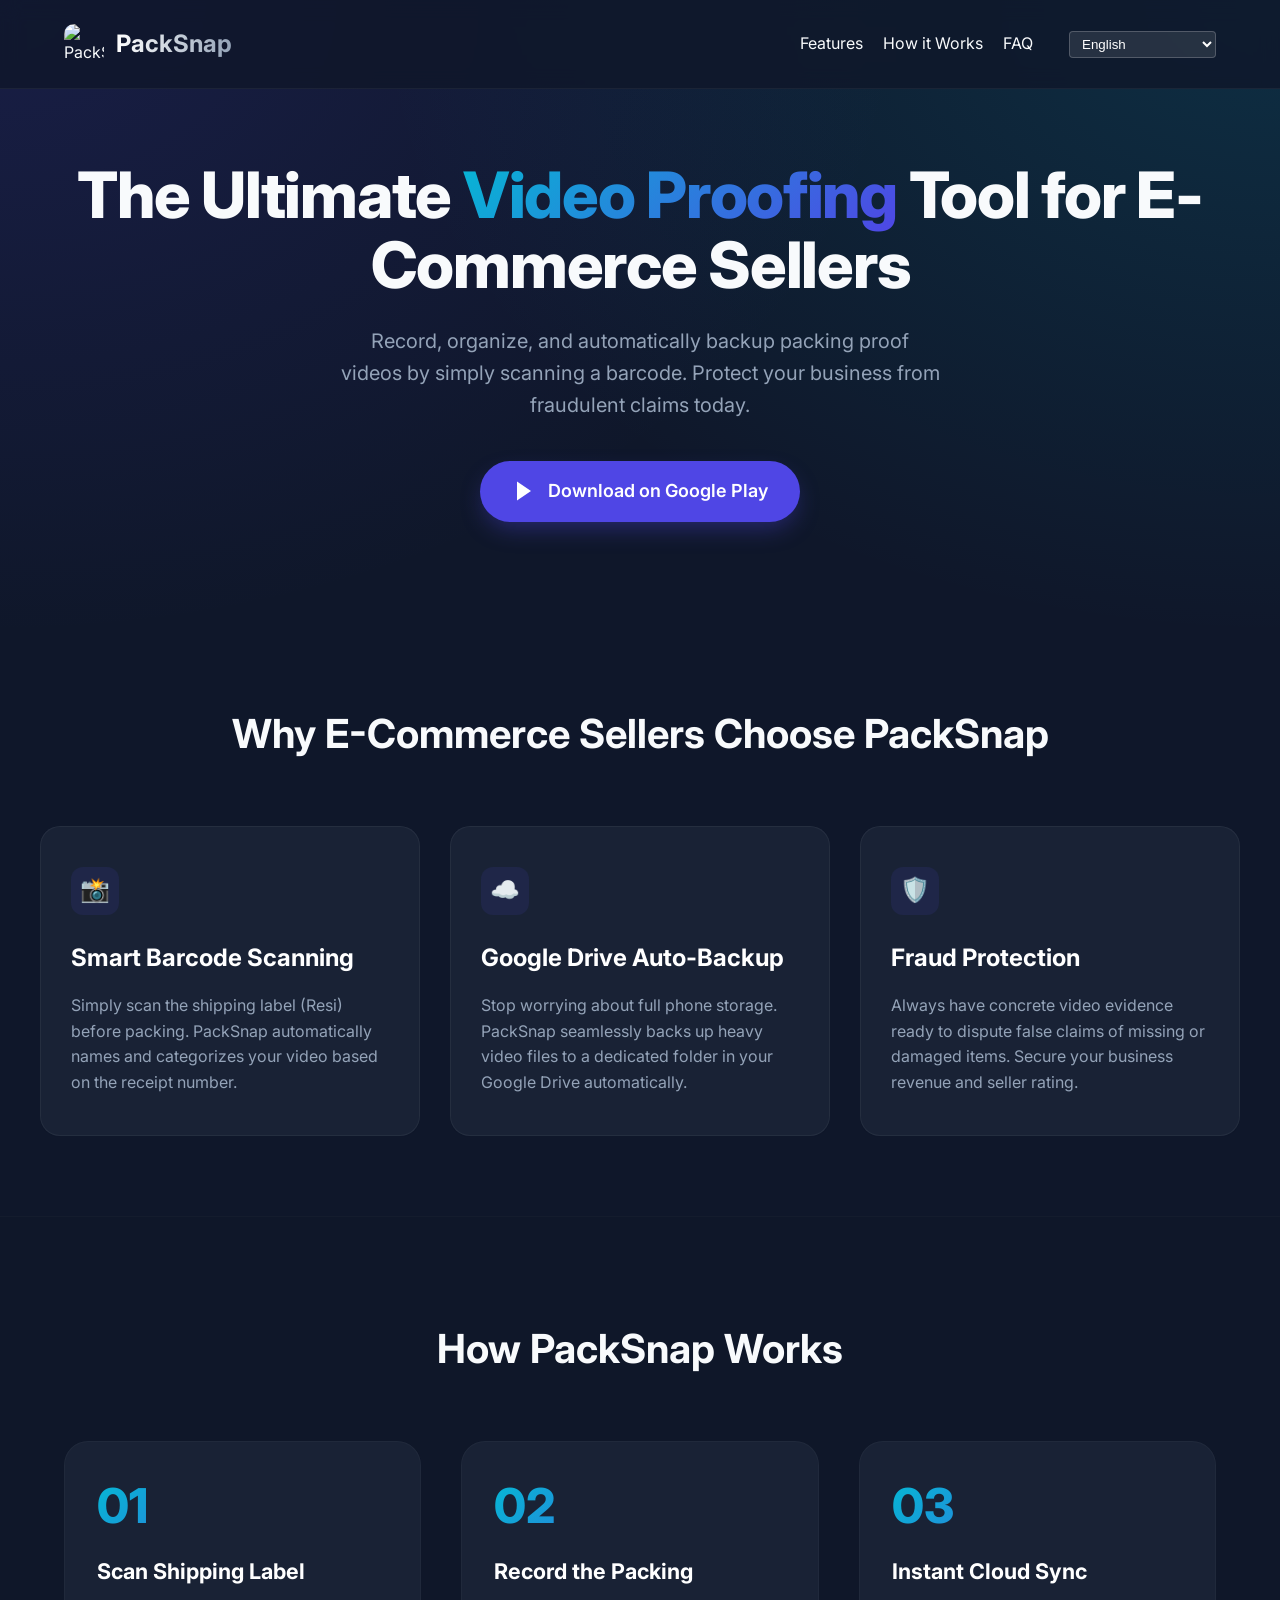
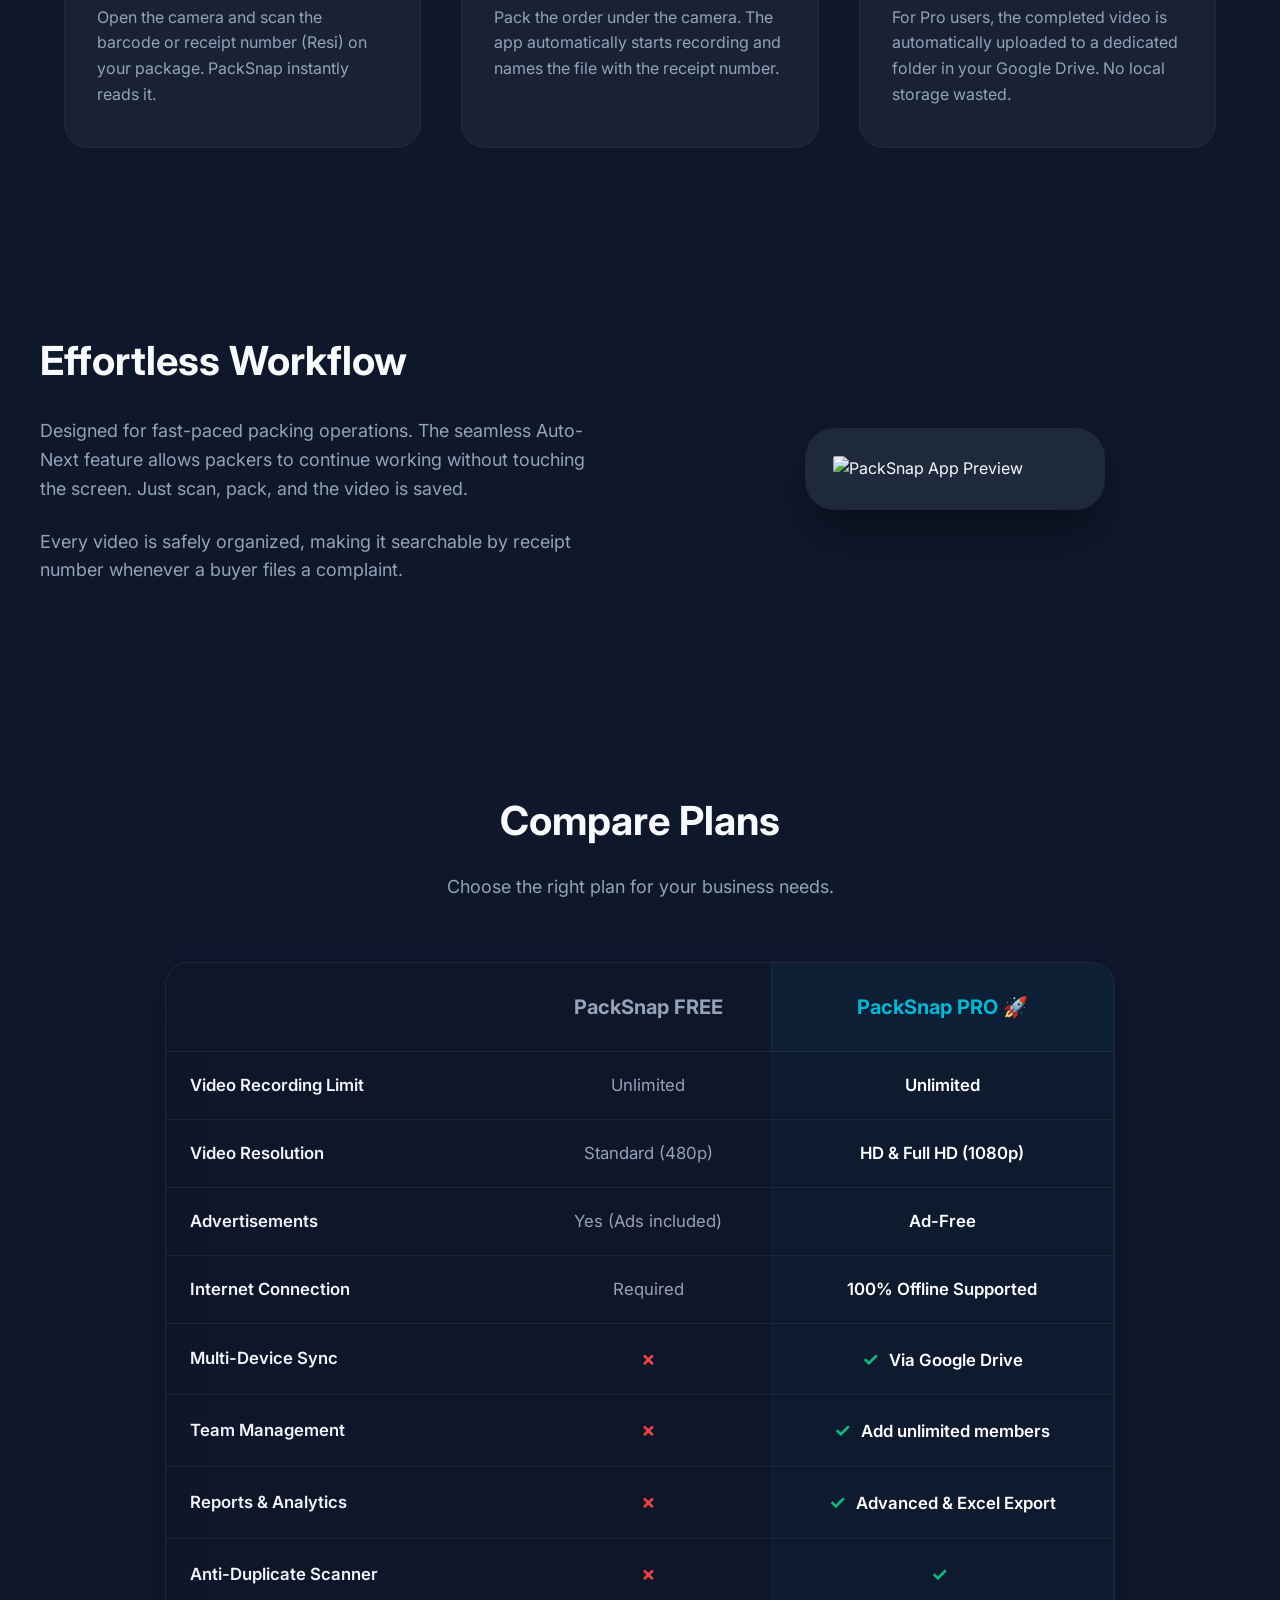
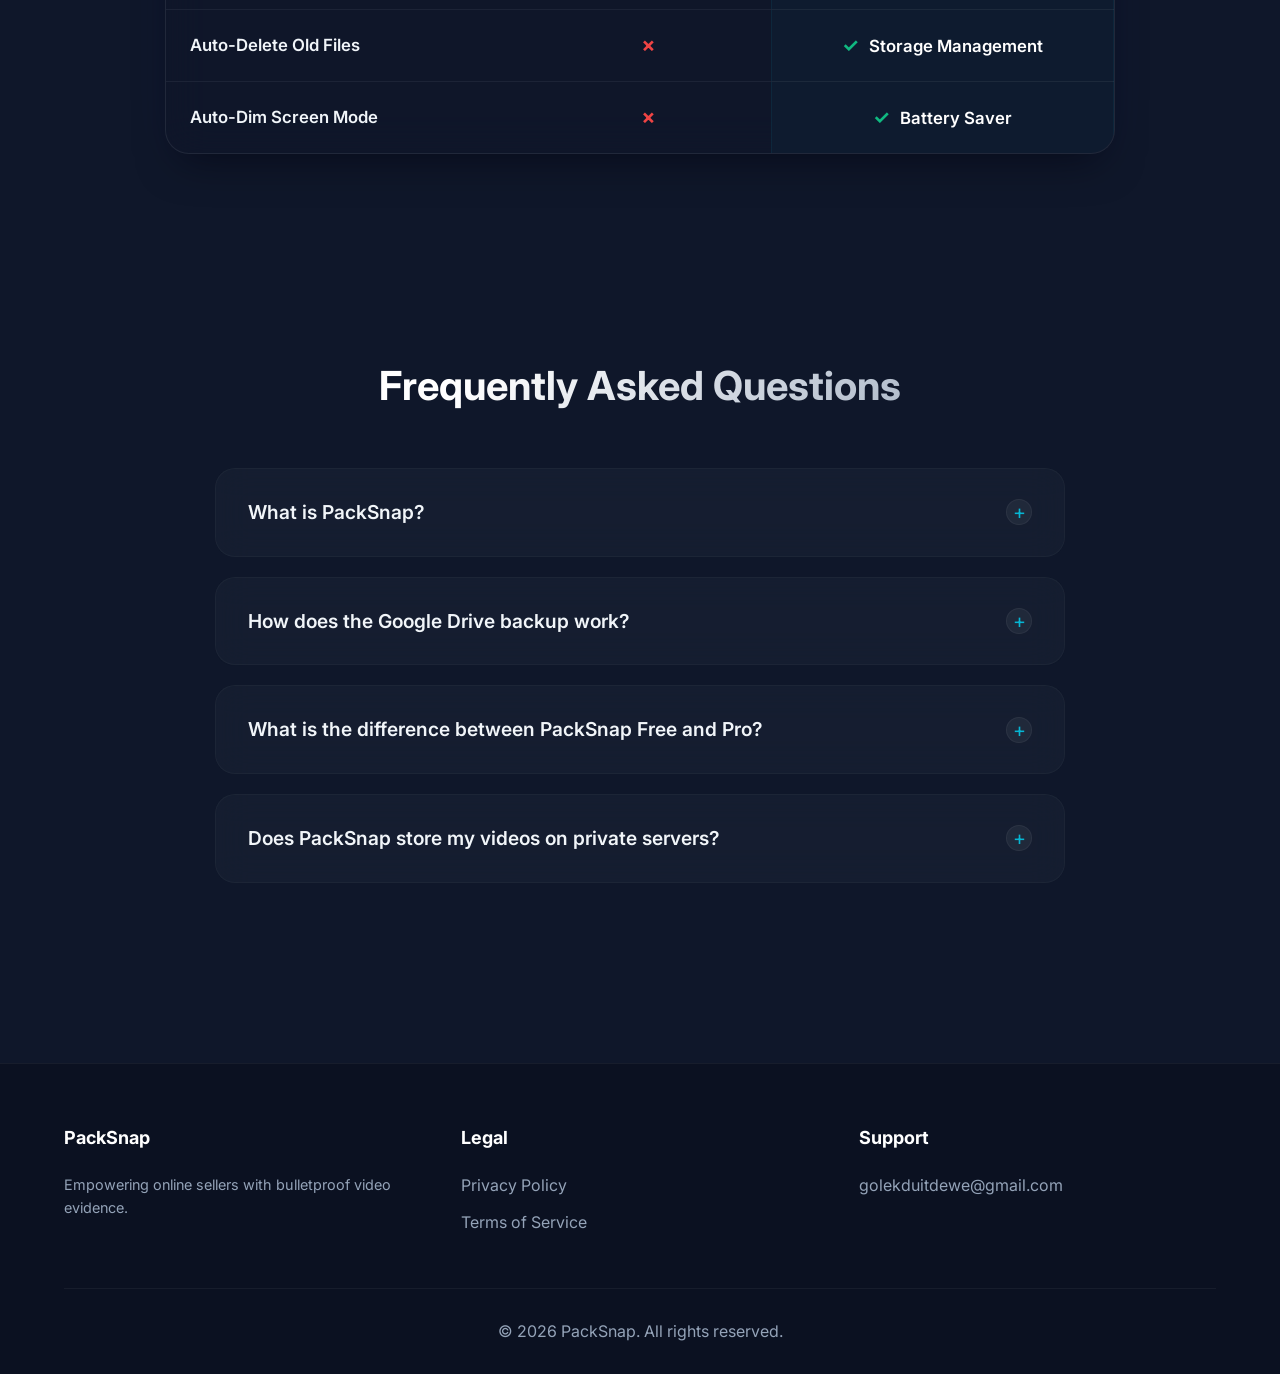
==== commit 20b534b0: "fix: set reports to not available on free plan and remove ads detail on internet connection" ====
--- a/packsnap/index.html
+++ b/packsnap/index.html
@@ -228,7 +228,7 @@
                         </tr>
                         <tr>
                             <td class="feat-name" data-i18n="comp_f4_name">Internet Connection</td>
-                            <td class="free-cell" data-i18n="comp_f4_free">Required (for ads)</td>
+                            <td class="free-cell" data-i18n="comp_f4_free">Required</td>
                             <td class="pro-cell" data-i18n="comp_f4_pro">100% Offline Supported</td>
                         </tr>
                         <tr>
@@ -243,7 +243,7 @@
                         </tr>
                         <tr>
                             <td class="feat-name" data-i18n="comp_f7_name">Reports & Analytics</td>
-                            <td class="free-cell" data-i18n="comp_f7_free">Basic Overview</td>
+                            <td class="free-cell" data-i18n="comp_f7_free"><span class="cross-icon">✗</span></td>
                             <td class="pro-cell" data-i18n="comp_f7_pro"><span class="check-icon">✓</span> Advanced & Excel Export</td>
                         </tr>
                         <tr>
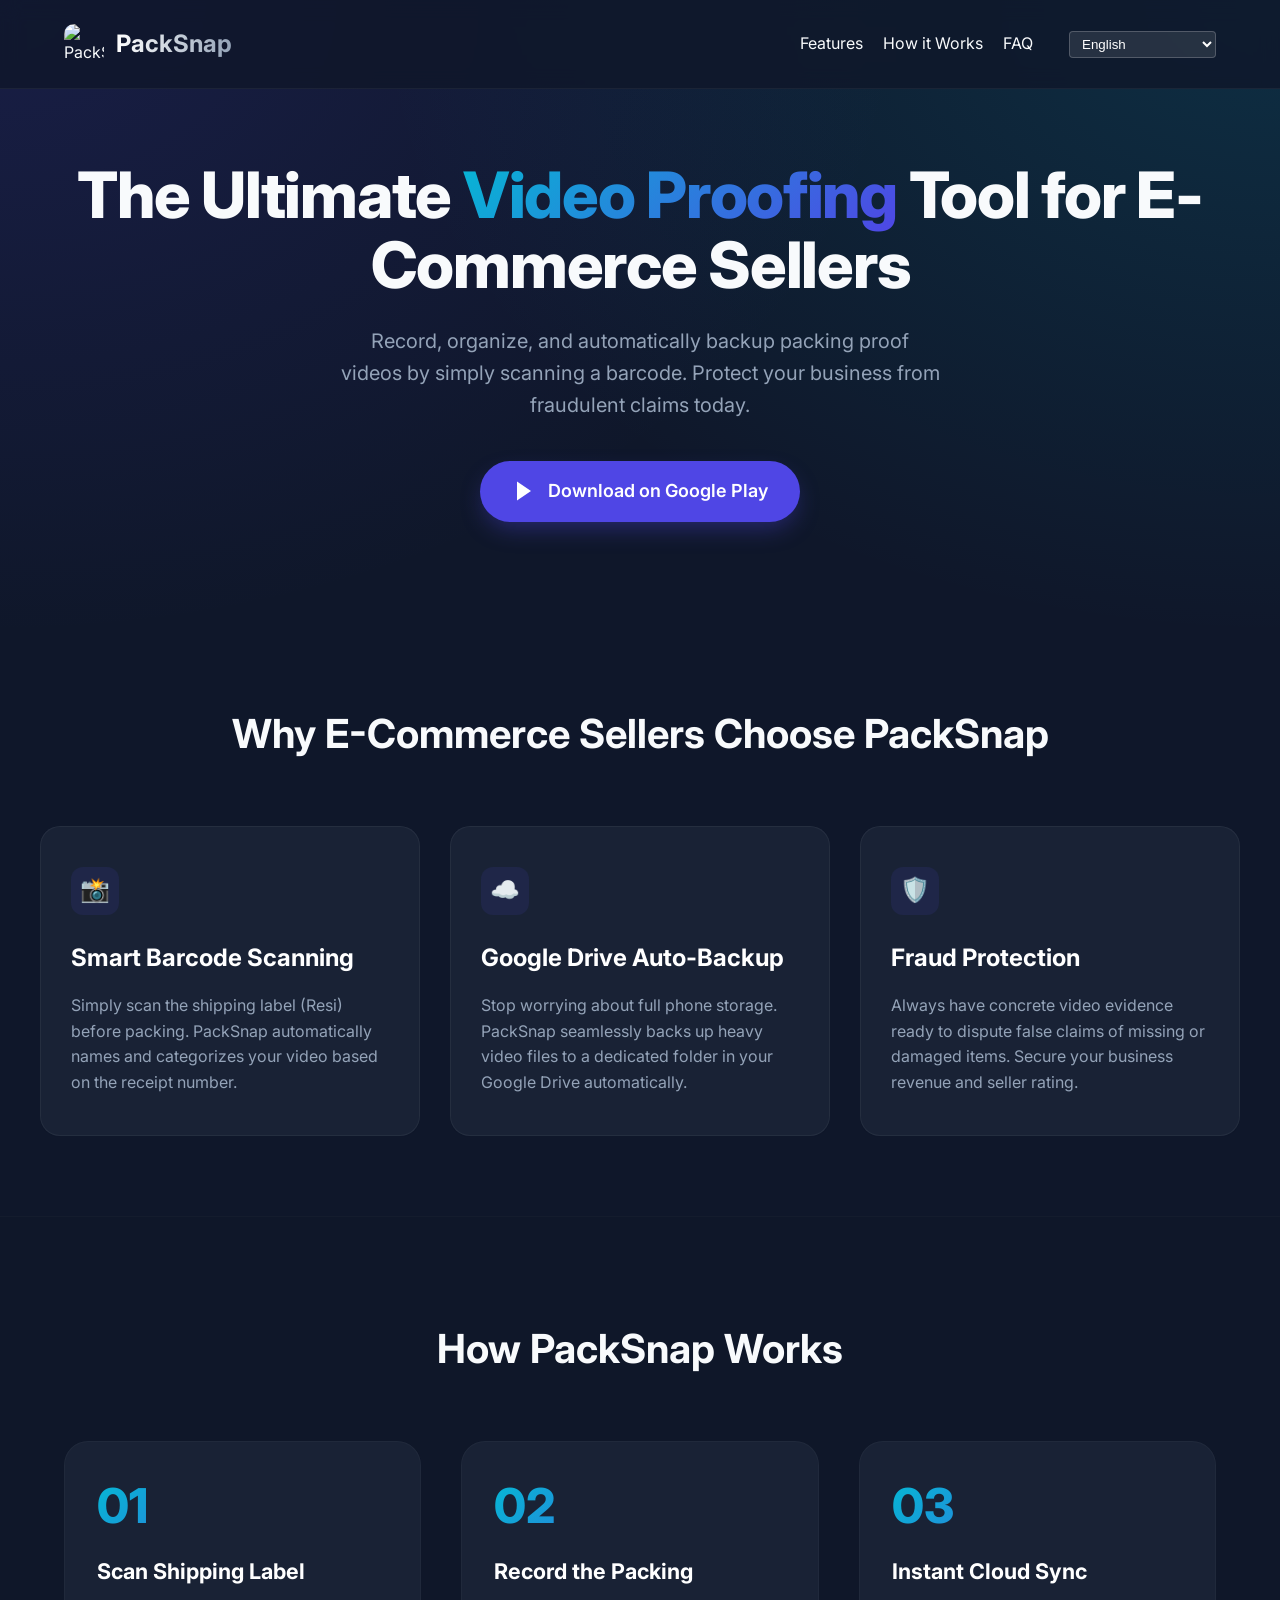
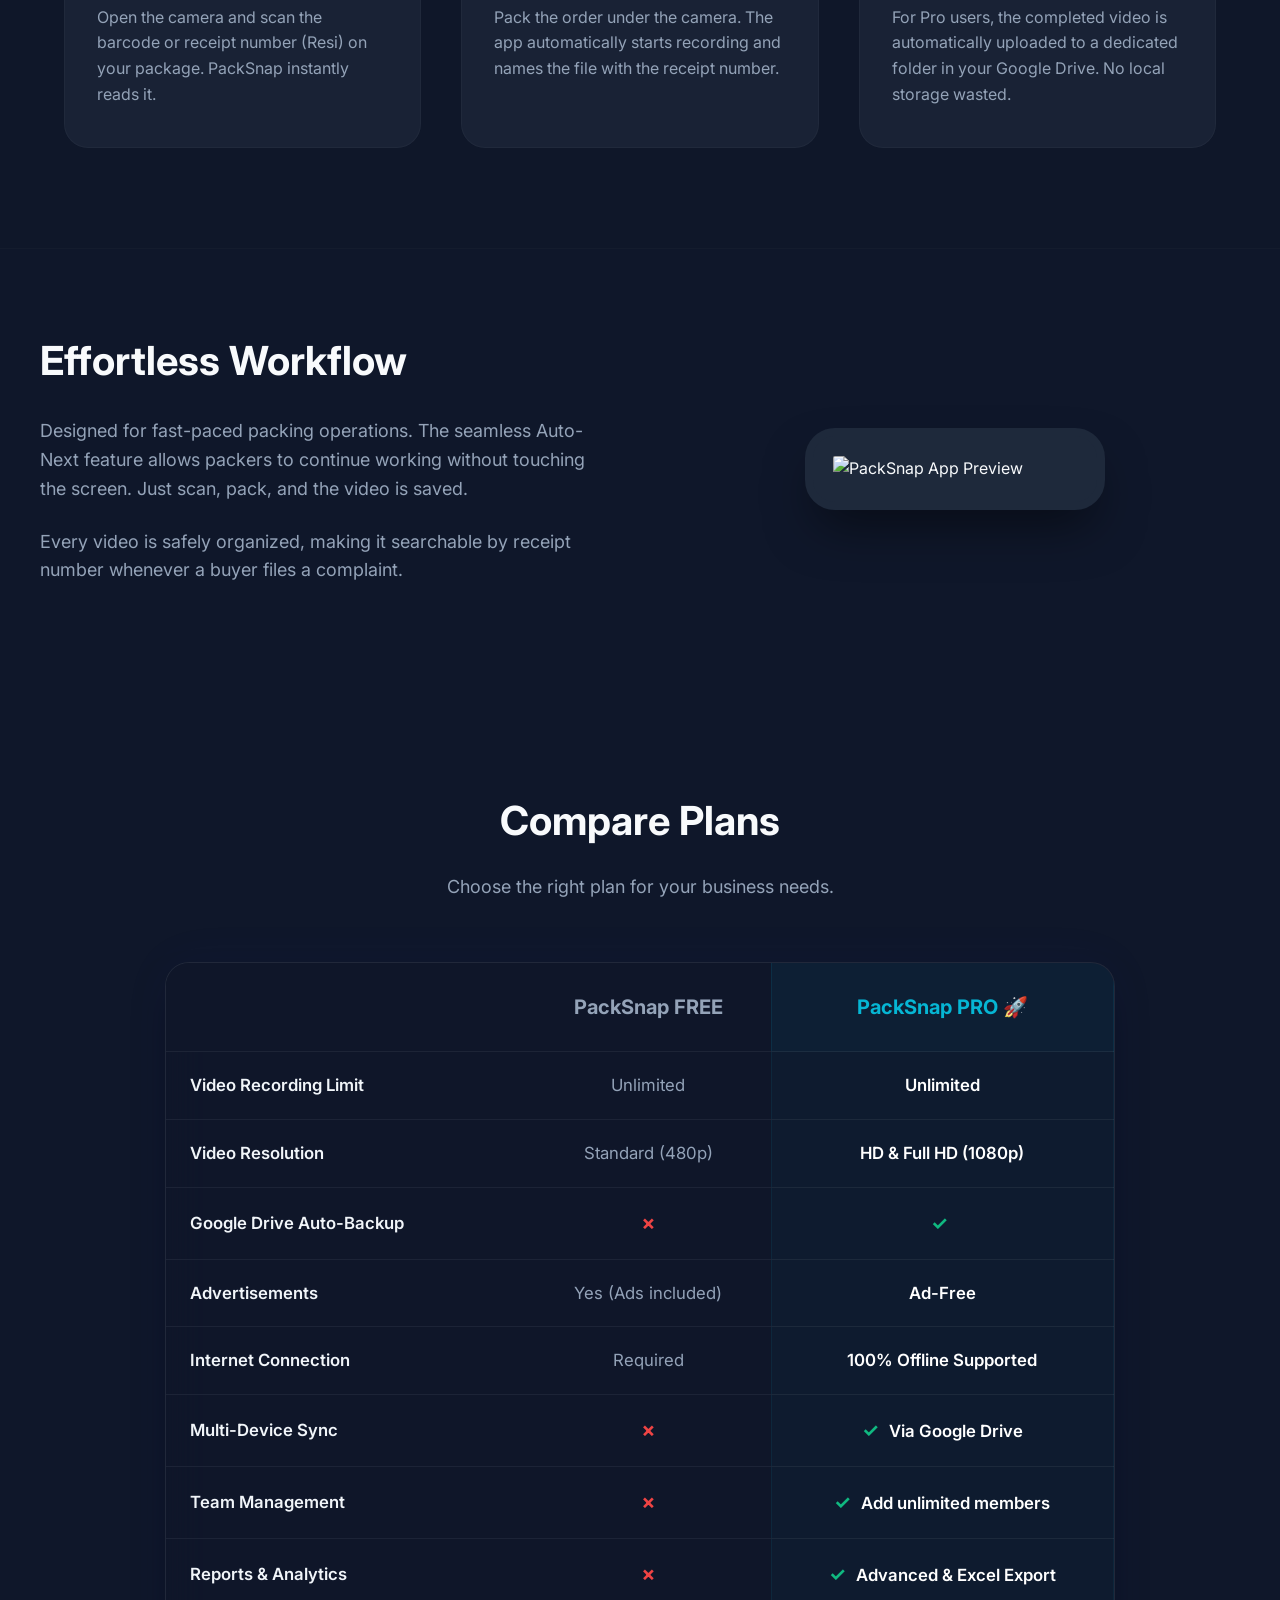
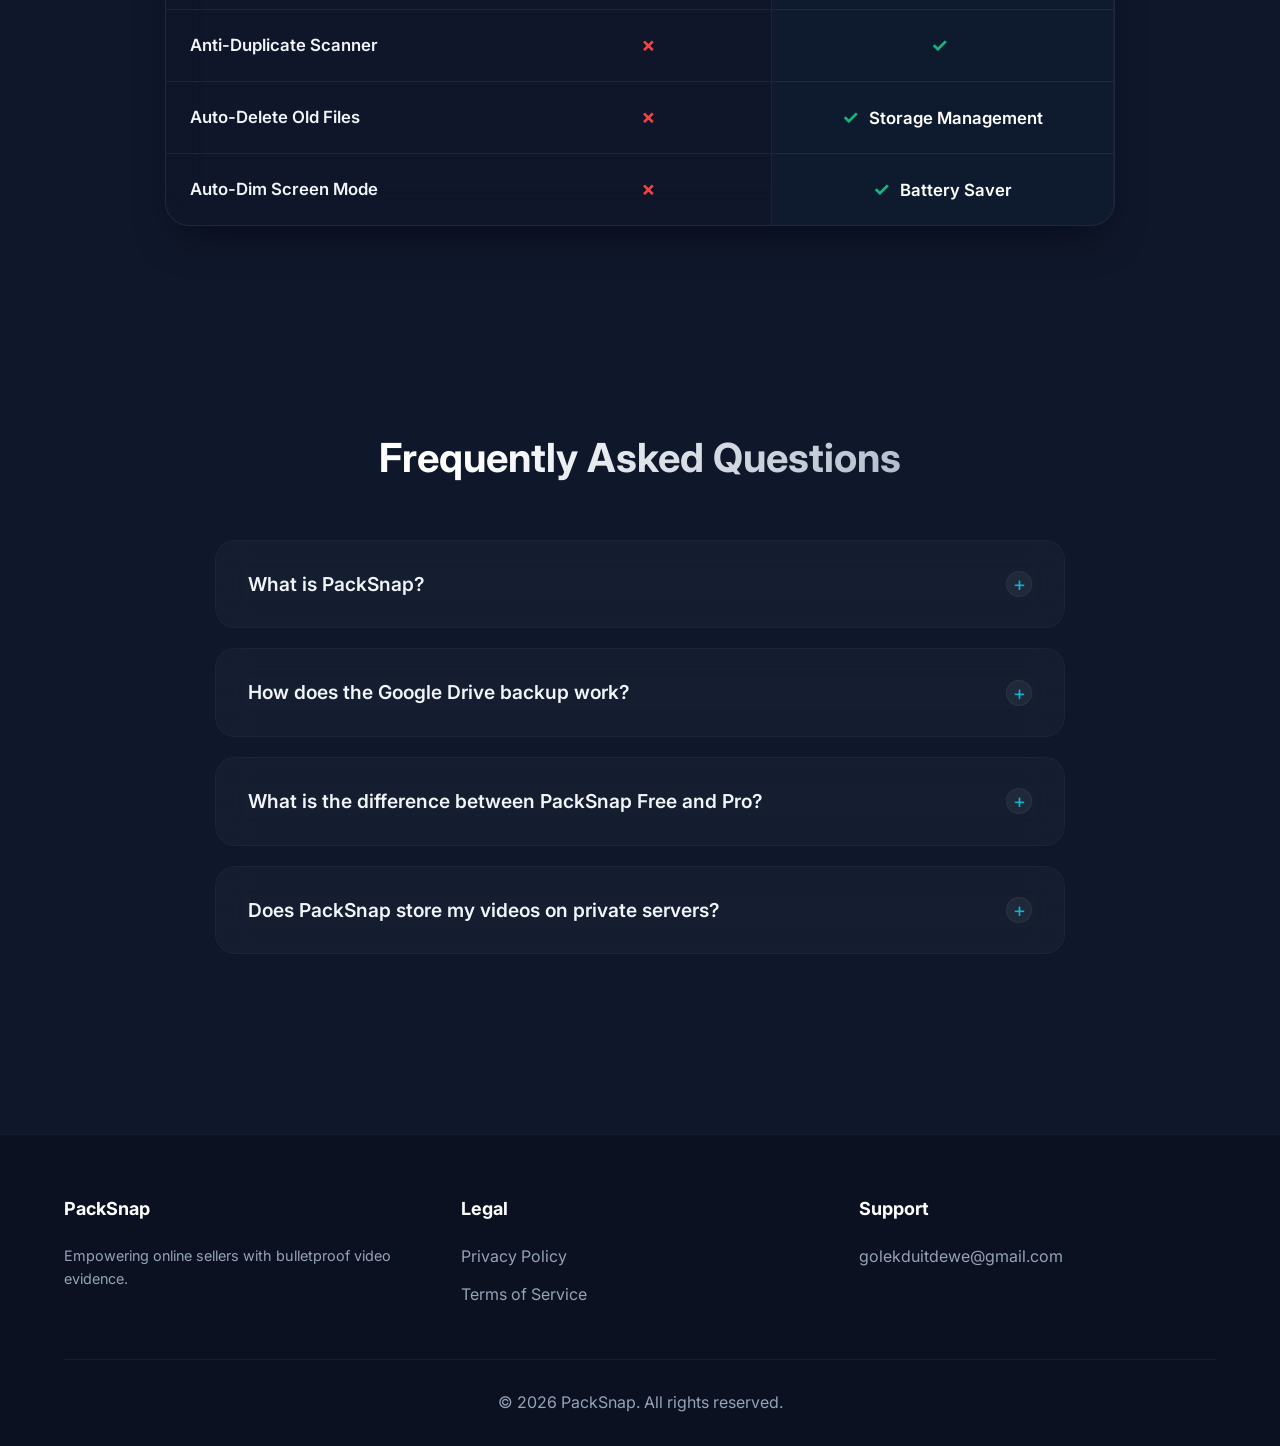
==== commit ce037792: "feat: add Google Drive Auto-Backup row to feature comparison table" ====
--- a/packsnap/index.html
+++ b/packsnap/index.html
@@ -222,6 +222,11 @@
                             <td class="pro-cell" data-i18n="comp_f2_pro">HD & Full HD (1080p)</td>
                         </tr>
                         <tr>
+                            <td class="feat-name" data-i18n="comp_f11_name">Google Drive Auto-Backup</td>
+                            <td class="free-cell" data-i18n="comp_f11_free"><span class="cross-icon">✗</span></td>
+                            <td class="pro-cell" data-i18n="comp_f11_pro"><span class="check-icon">✓</span></td>
+                        </tr>
+                        <tr>
                             <td class="feat-name" data-i18n="comp_f3_name">Advertisements</td>
                             <td class="free-cell" data-i18n="comp_f3_free">Yes (Ads included)</td>
                             <td class="pro-cell" data-i18n="comp_f3_pro">Ad-Free</td>
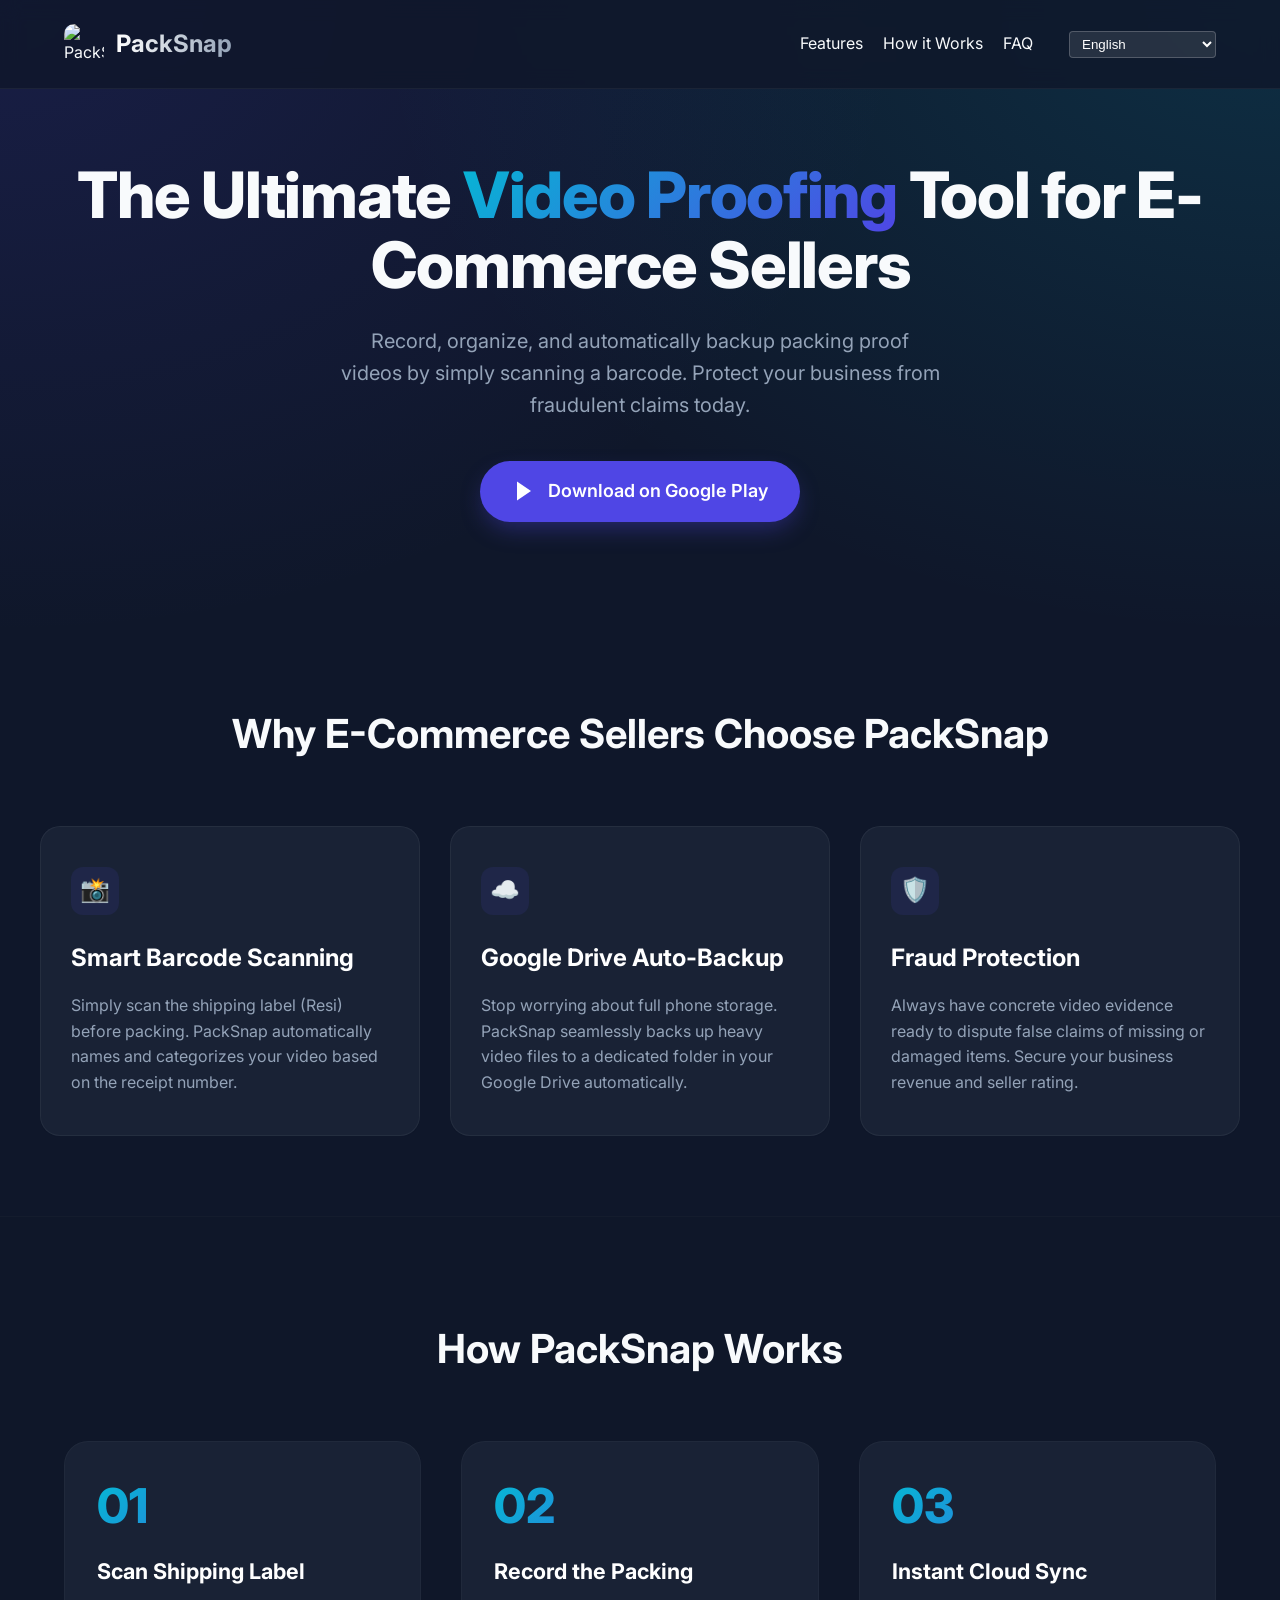
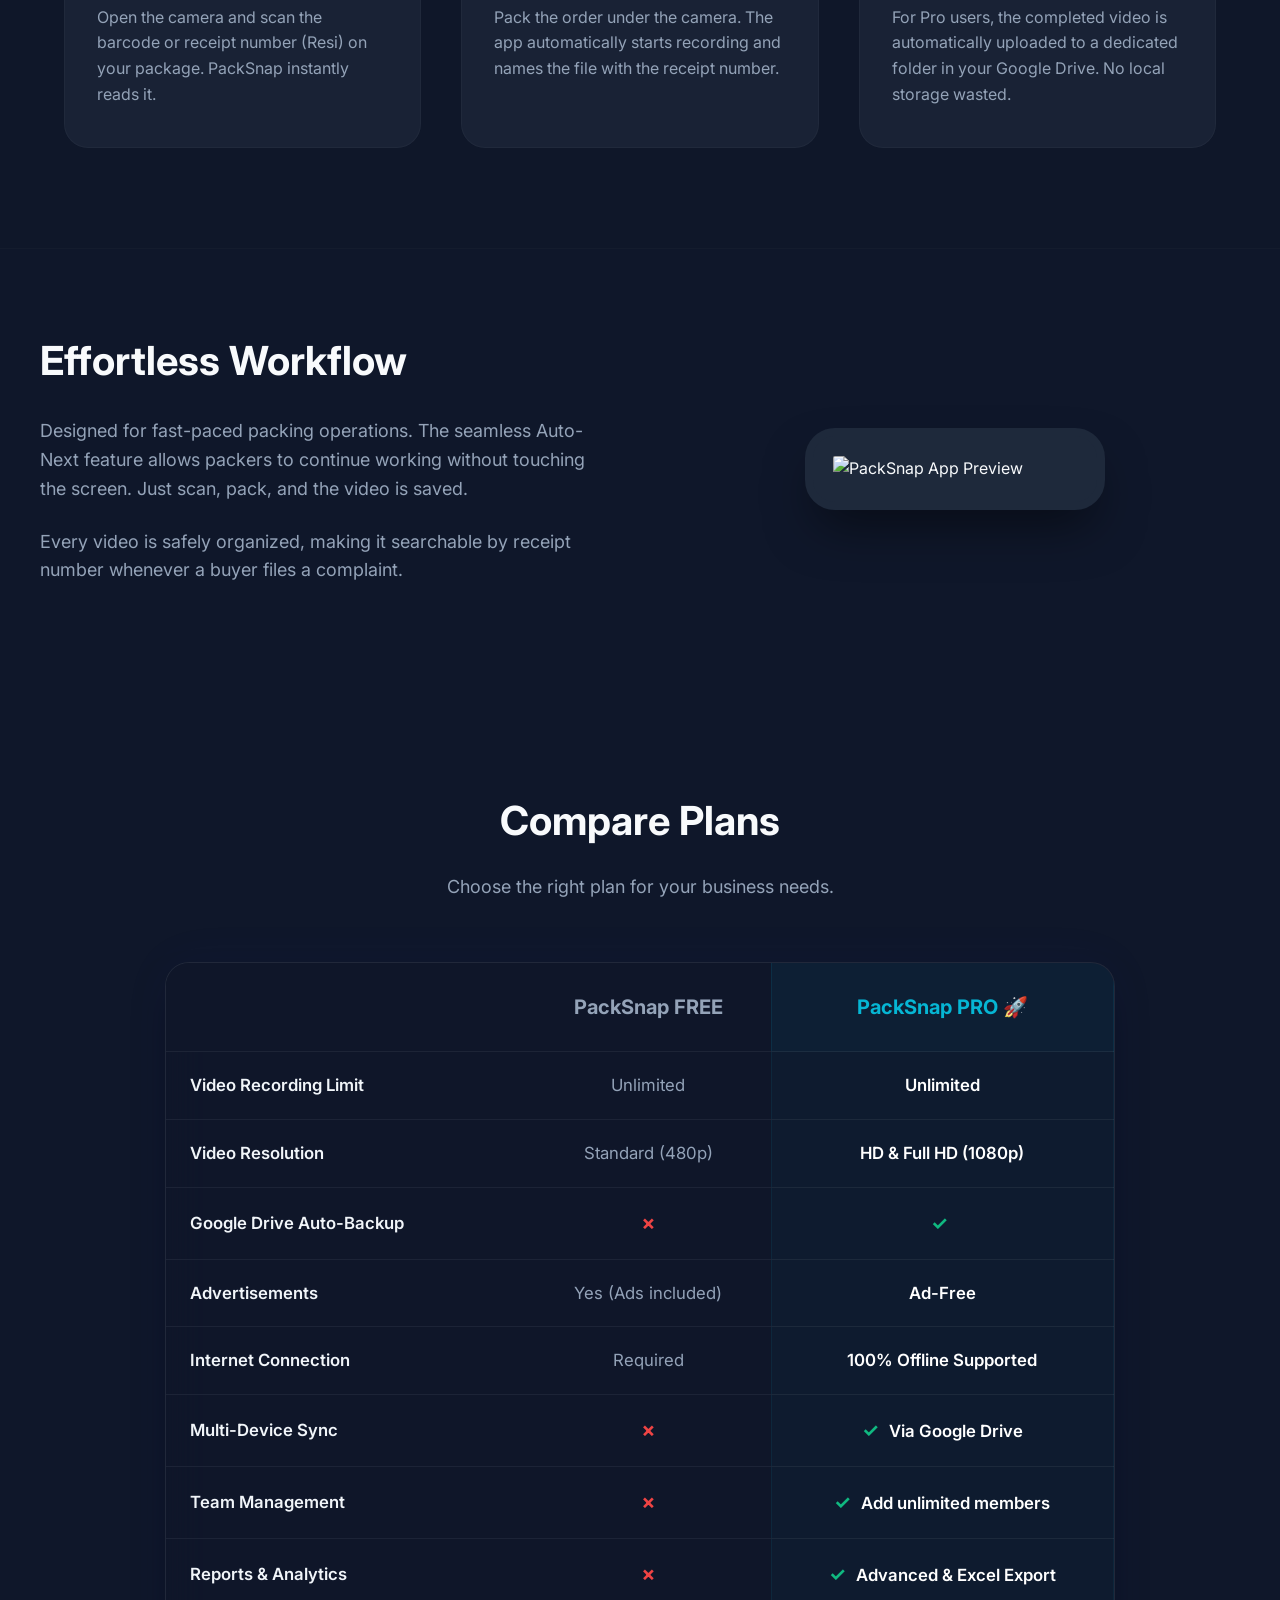
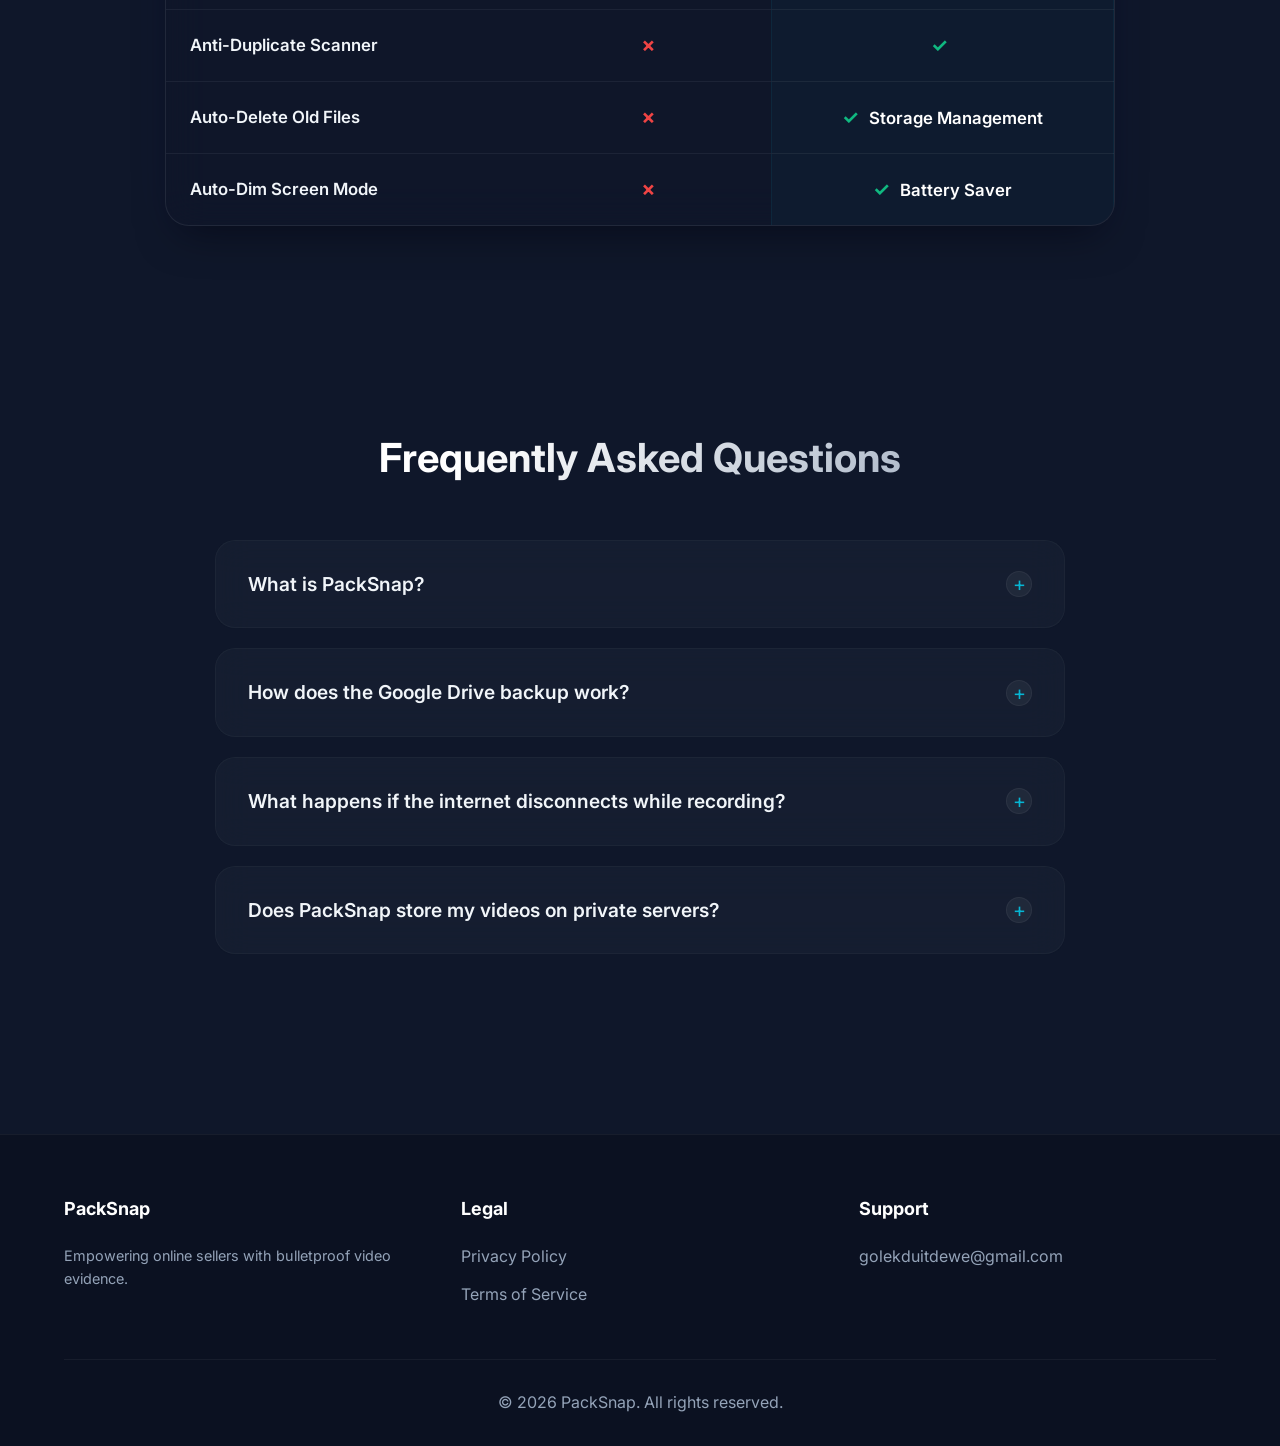
==== commit 3075693d: "feat: replace Free/Pro diff FAQ with internet disconnection handling FAQ with translations" ====
--- a/packsnap/index.html
+++ b/packsnap/index.html
@@ -286,8 +286,8 @@
                 </details>
 
                 <details class="faq-item">
-                    <summary data-i18n="faq_3_q">What is the difference between PackSnap Free and Pro?</summary>
-                    <p data-i18n="faq_3_a">The Free version is ad-supported and allows you to scan shipping labels and record packing proof videos locally on your device. The Pro version provides a completely ad-free experience and unlocks cloud backups alongside advanced automation: automatic Google Drive sync, high-speed Auto-Next packing workflow, Auto-Dim screen for battery saving, silent video recording (mute microphone), forced beep confirmation volume in noisy warehouses, auto-deletion of old local files (7/14/30 days), packer team member management, and detailed packing performance reports.</p>
+                    <summary data-i18n="faq_3_q">What happens if the internet disconnects while recording?</summary>
+                    <p data-i18n="faq_3_a">The video will still be recorded and saved temporarily on your device. As soon as the connection is restored, PackSnap will automatically upload it to the cloud without you needing to re-record. It is perfect for warehouses with unstable Wi-Fi.</p>
                 </details>
 
                 <details class="faq-item">
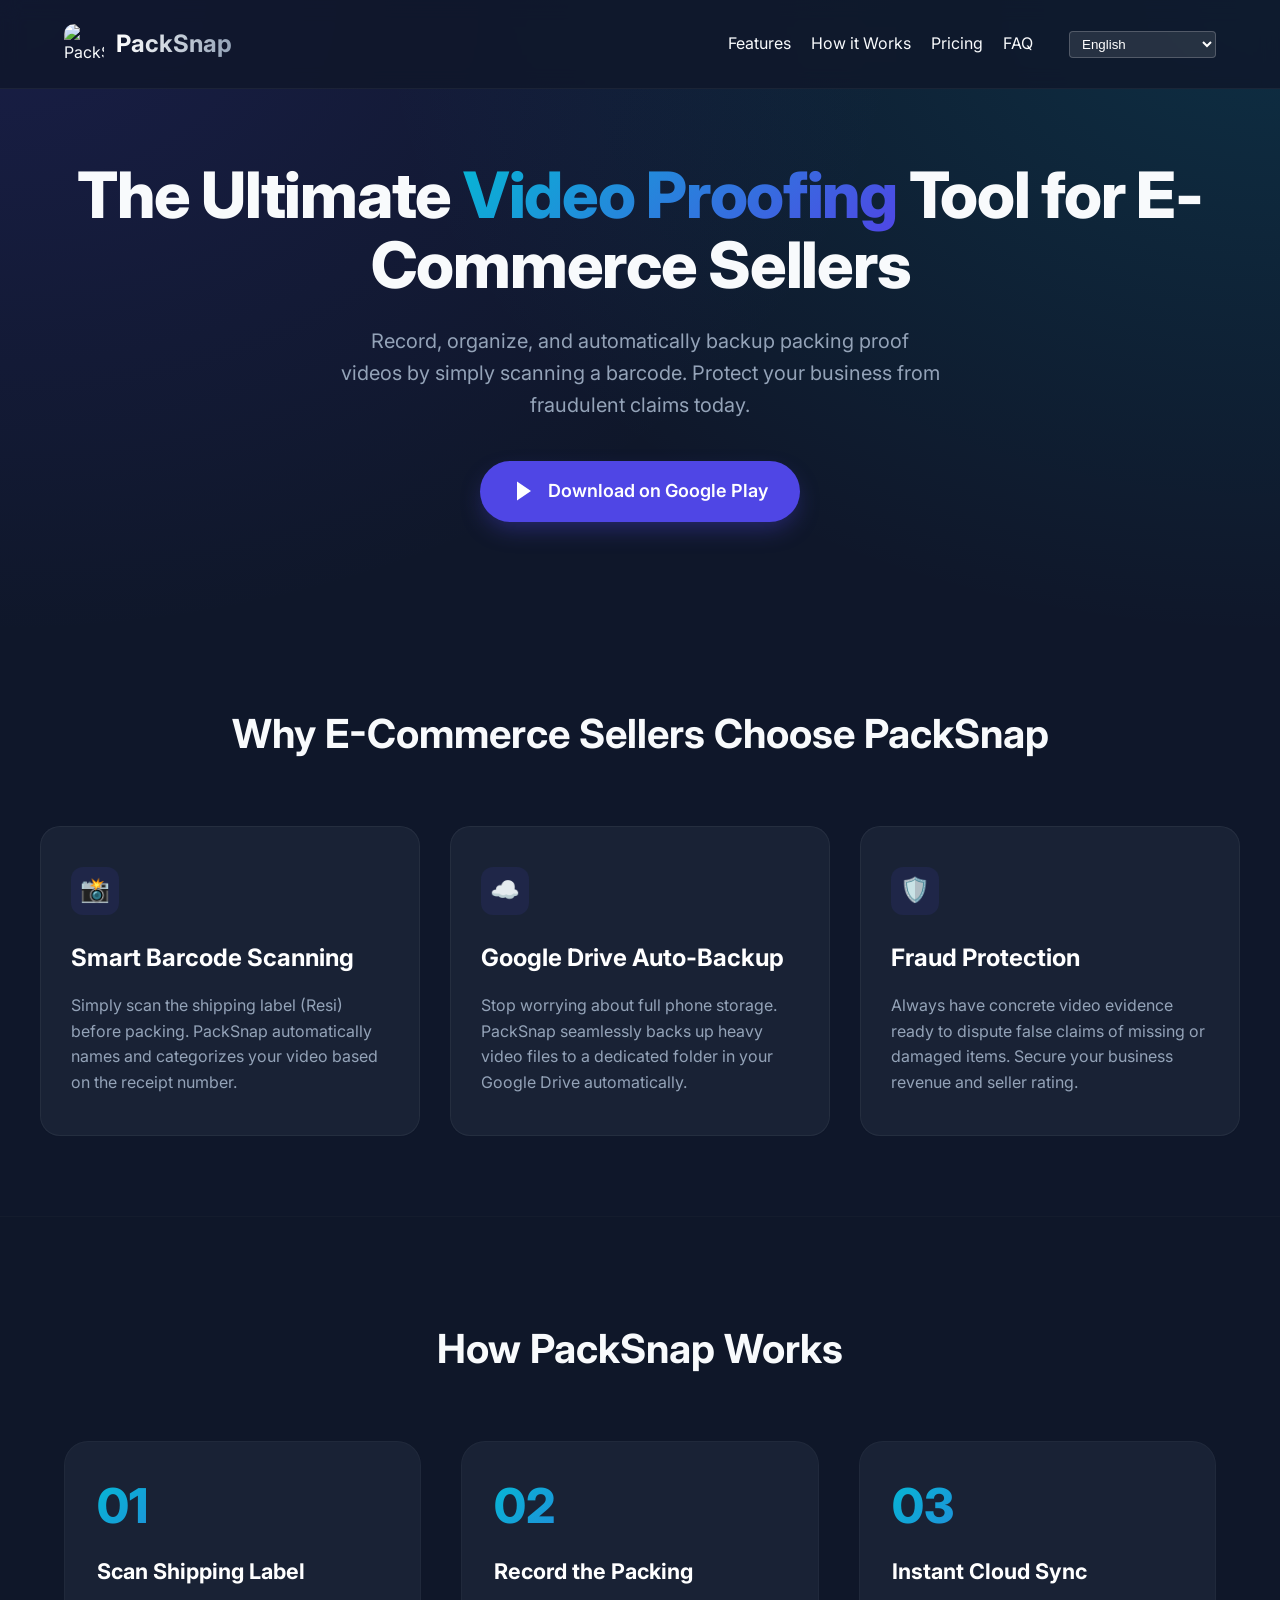
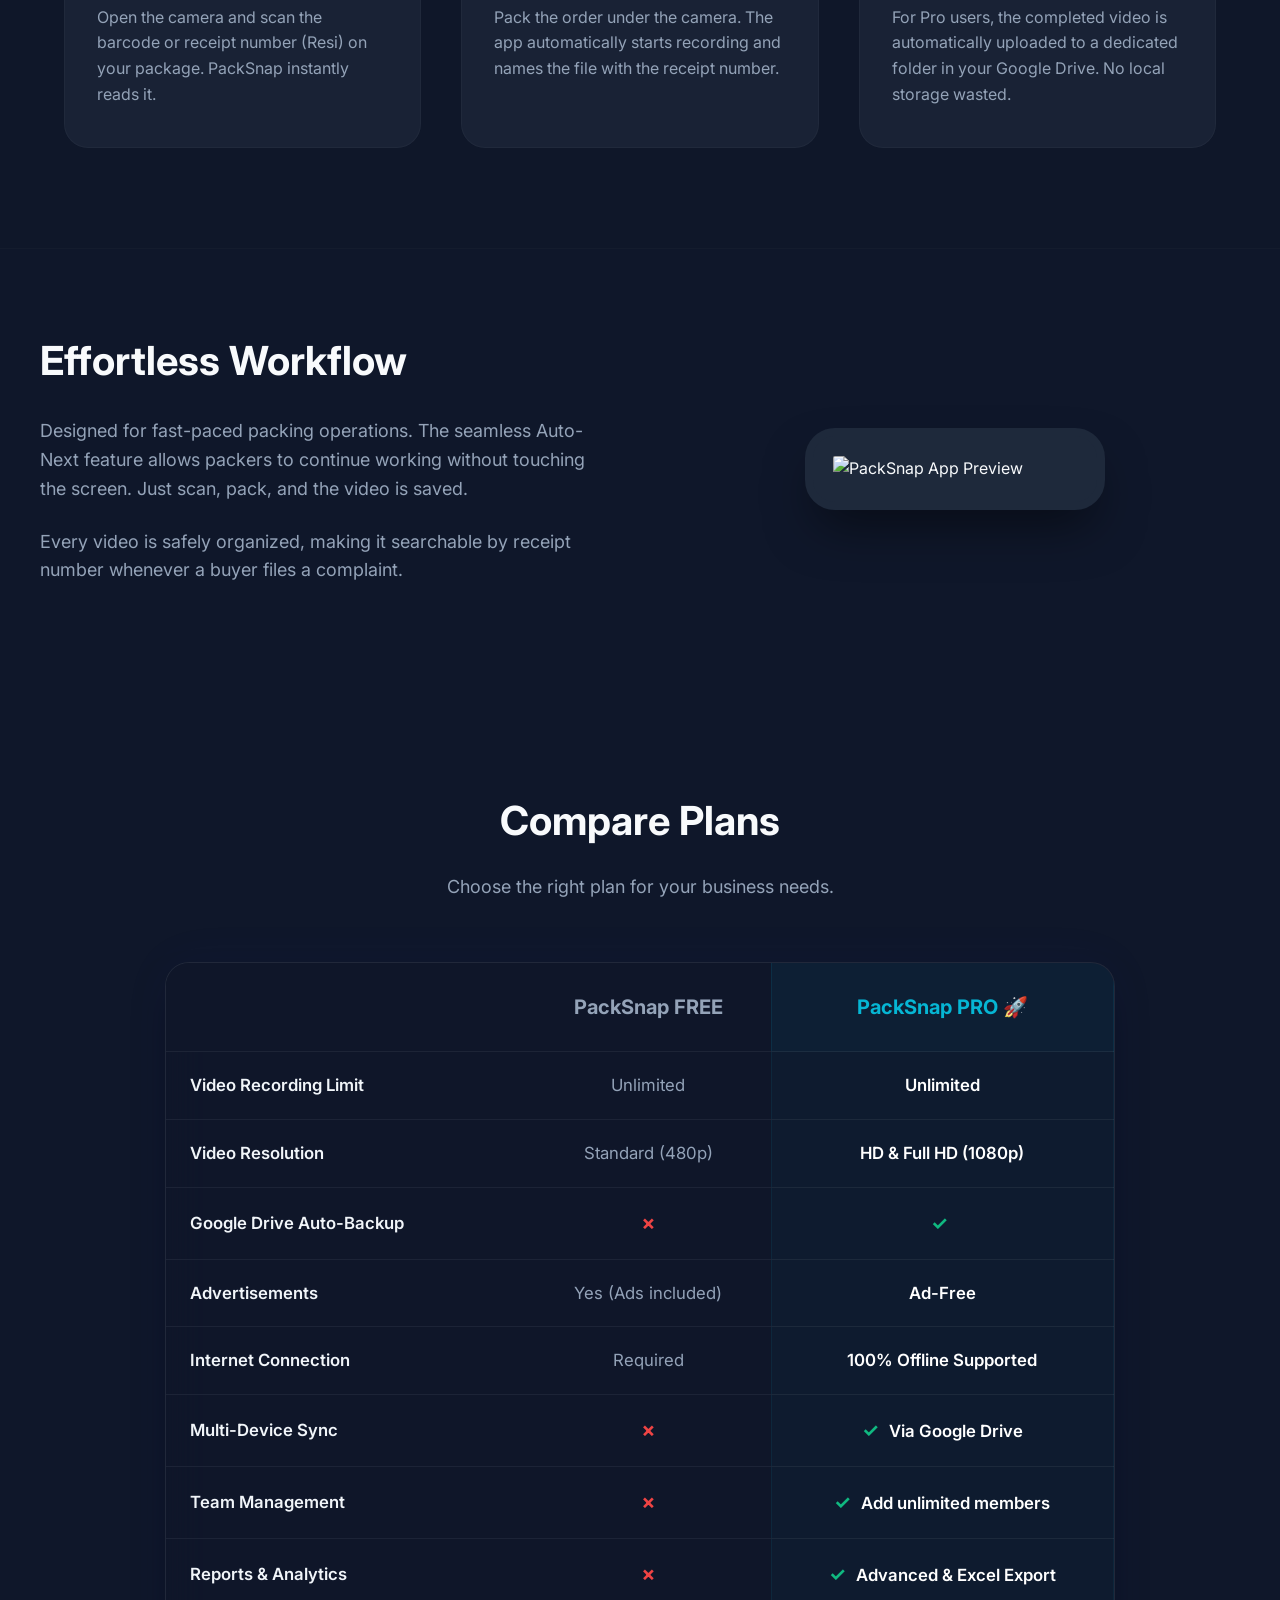
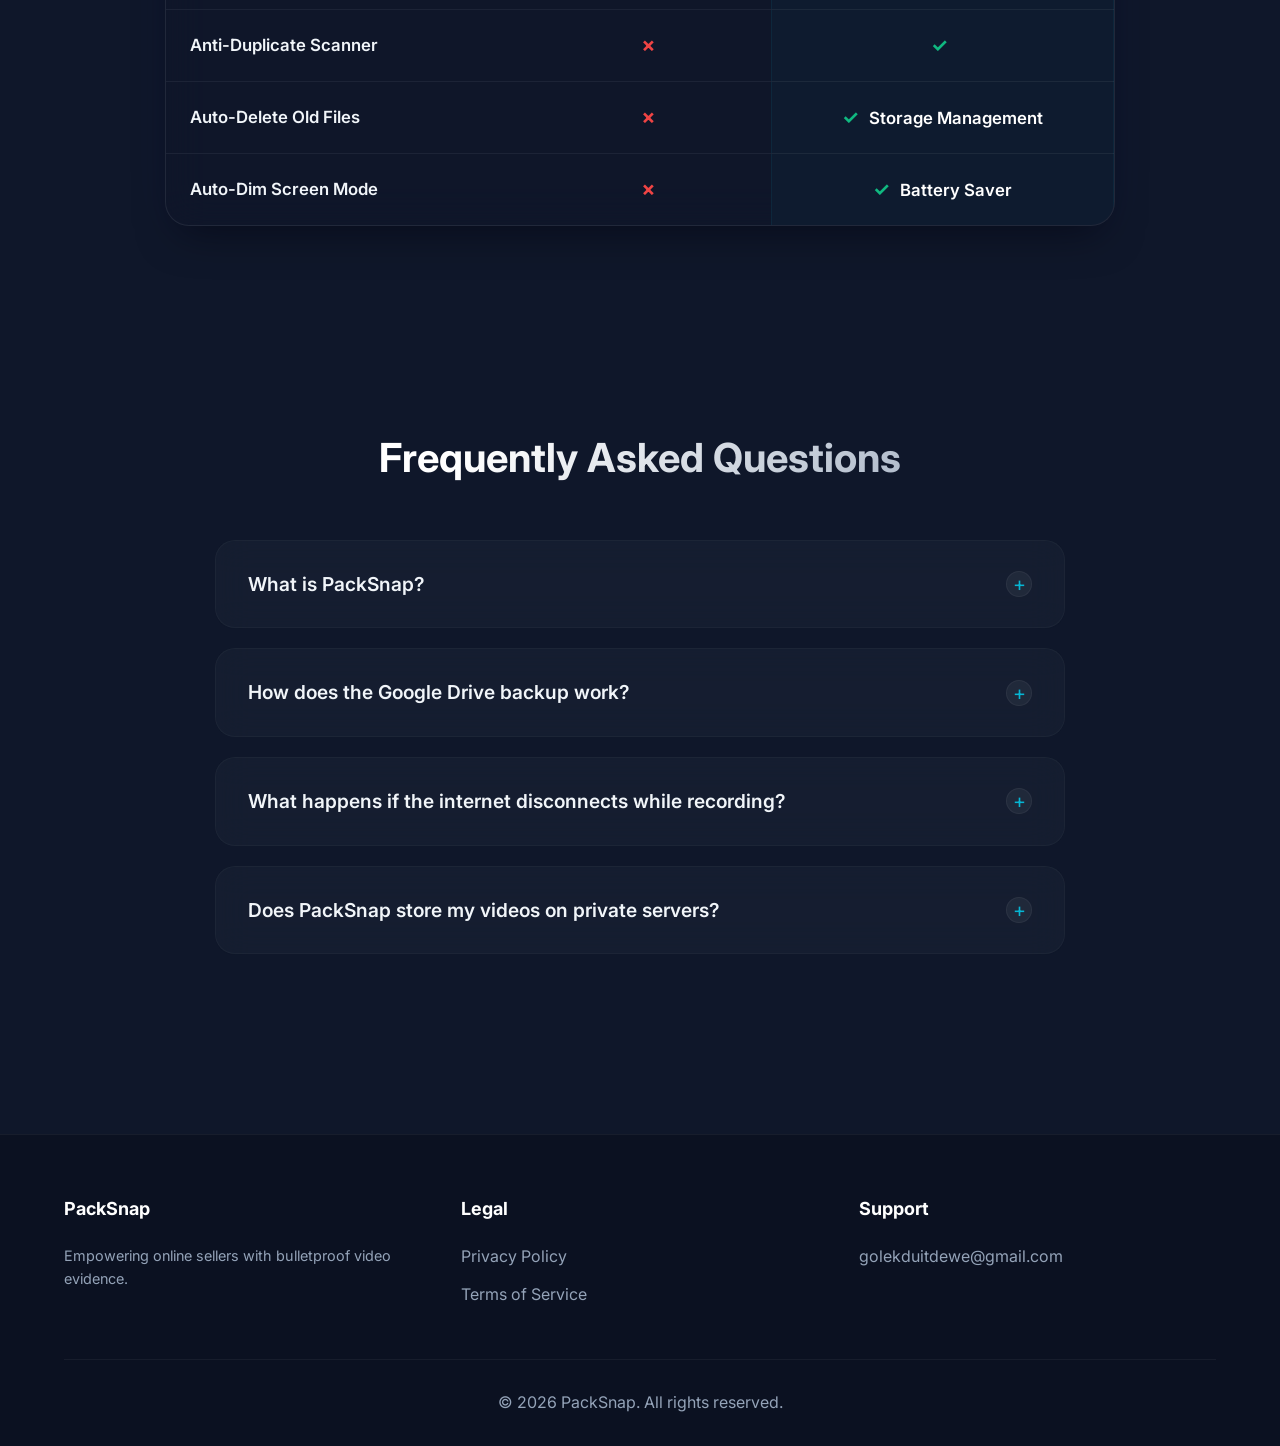
==== commit 1c174eb7: "feat: add Pricing link to navbar with multi-language support" ====
--- a/packsnap/index.html
+++ b/packsnap/index.html
@@ -106,6 +106,7 @@
             <nav style="display: flex; align-items: center; gap: 20px;">
                 <a href="#features" data-i18n="nav_features">Features</a>
                 <a href="#how-it-works" data-i18n="nav_how_it_works">How it Works</a>
+                <a href="#pricing" data-i18n="nav_pricing">Pricing</a>
                 <a href="#faq" data-i18n="nav_faq">FAQ</a>
                 <select id="language-select" aria-label="Select Language" style="background: rgba(255, 255, 255, 0.1); color: white; border: 1px solid rgba(255, 255, 255, 0.2); border-radius: 4px; padding: 4px 8px; margin-left: 1rem; cursor: pointer; outline: none;">
                     <option value="en" style="color: black;">English</option>
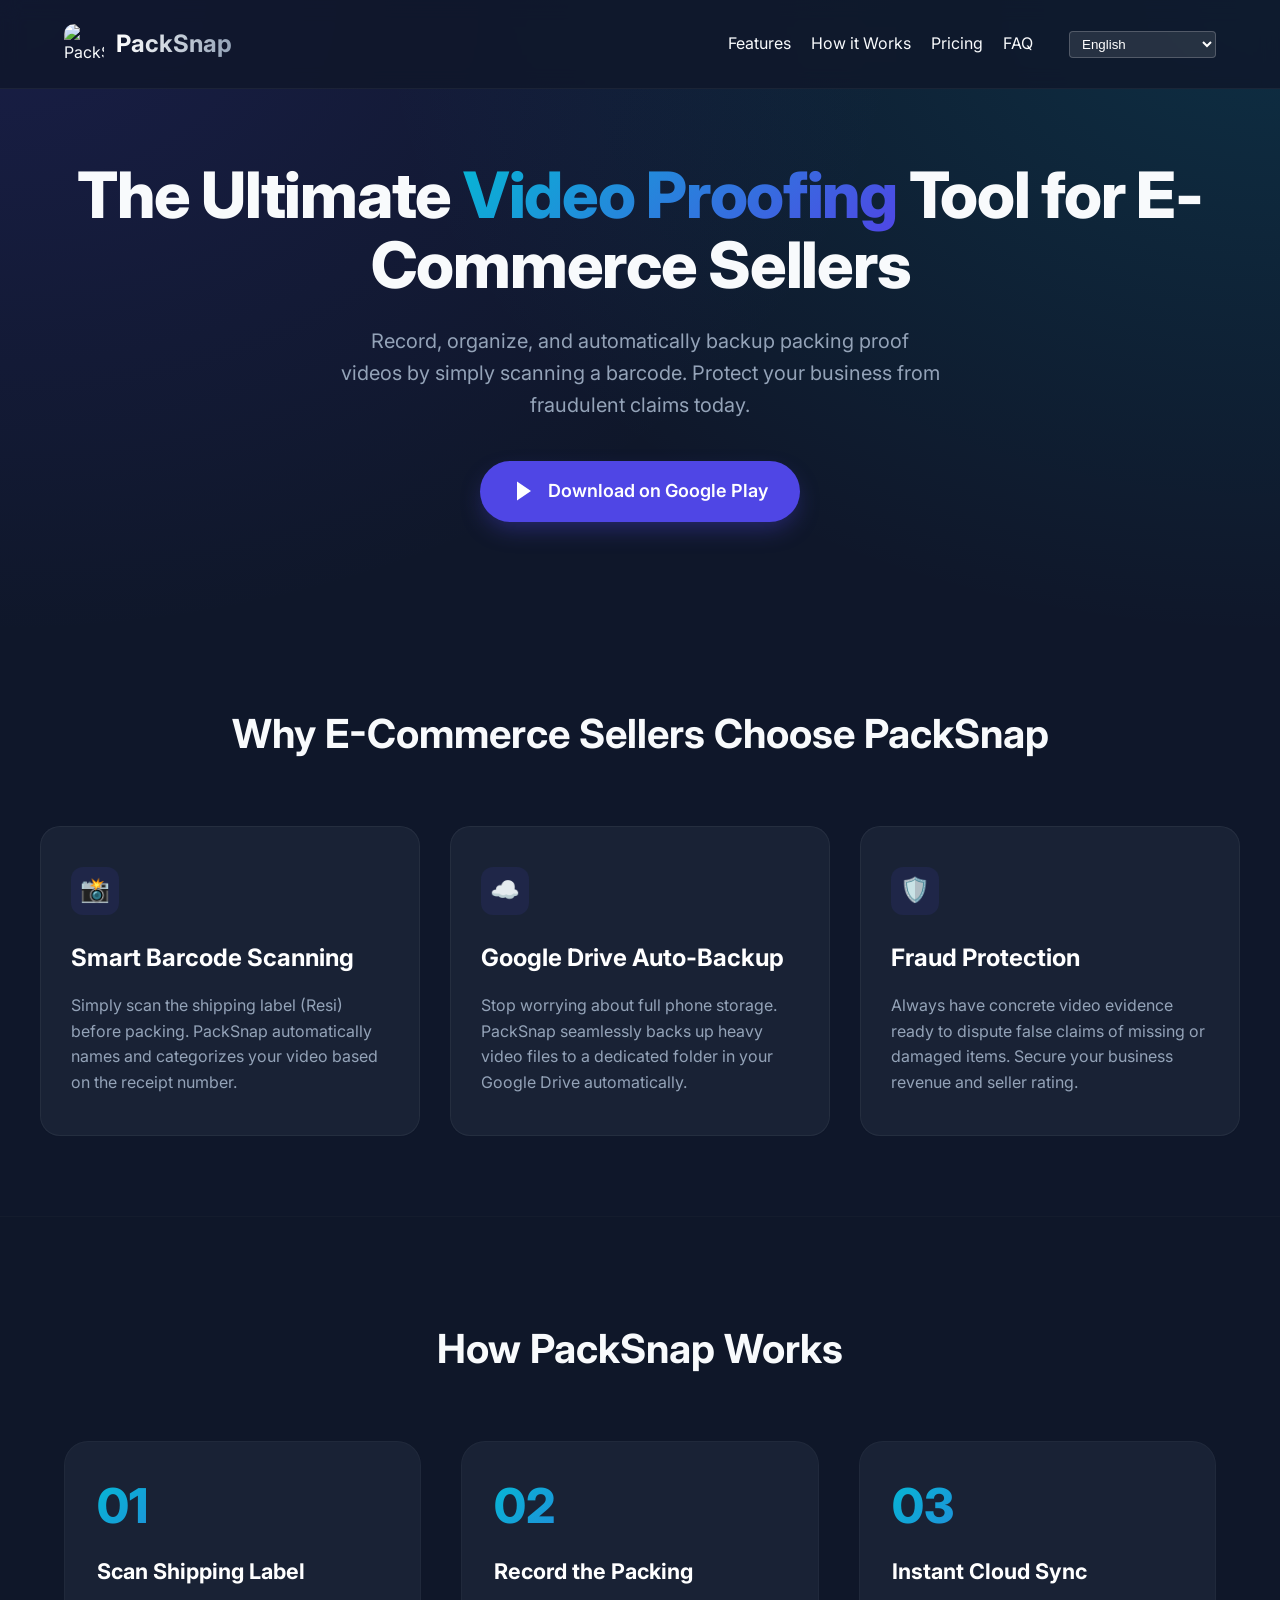
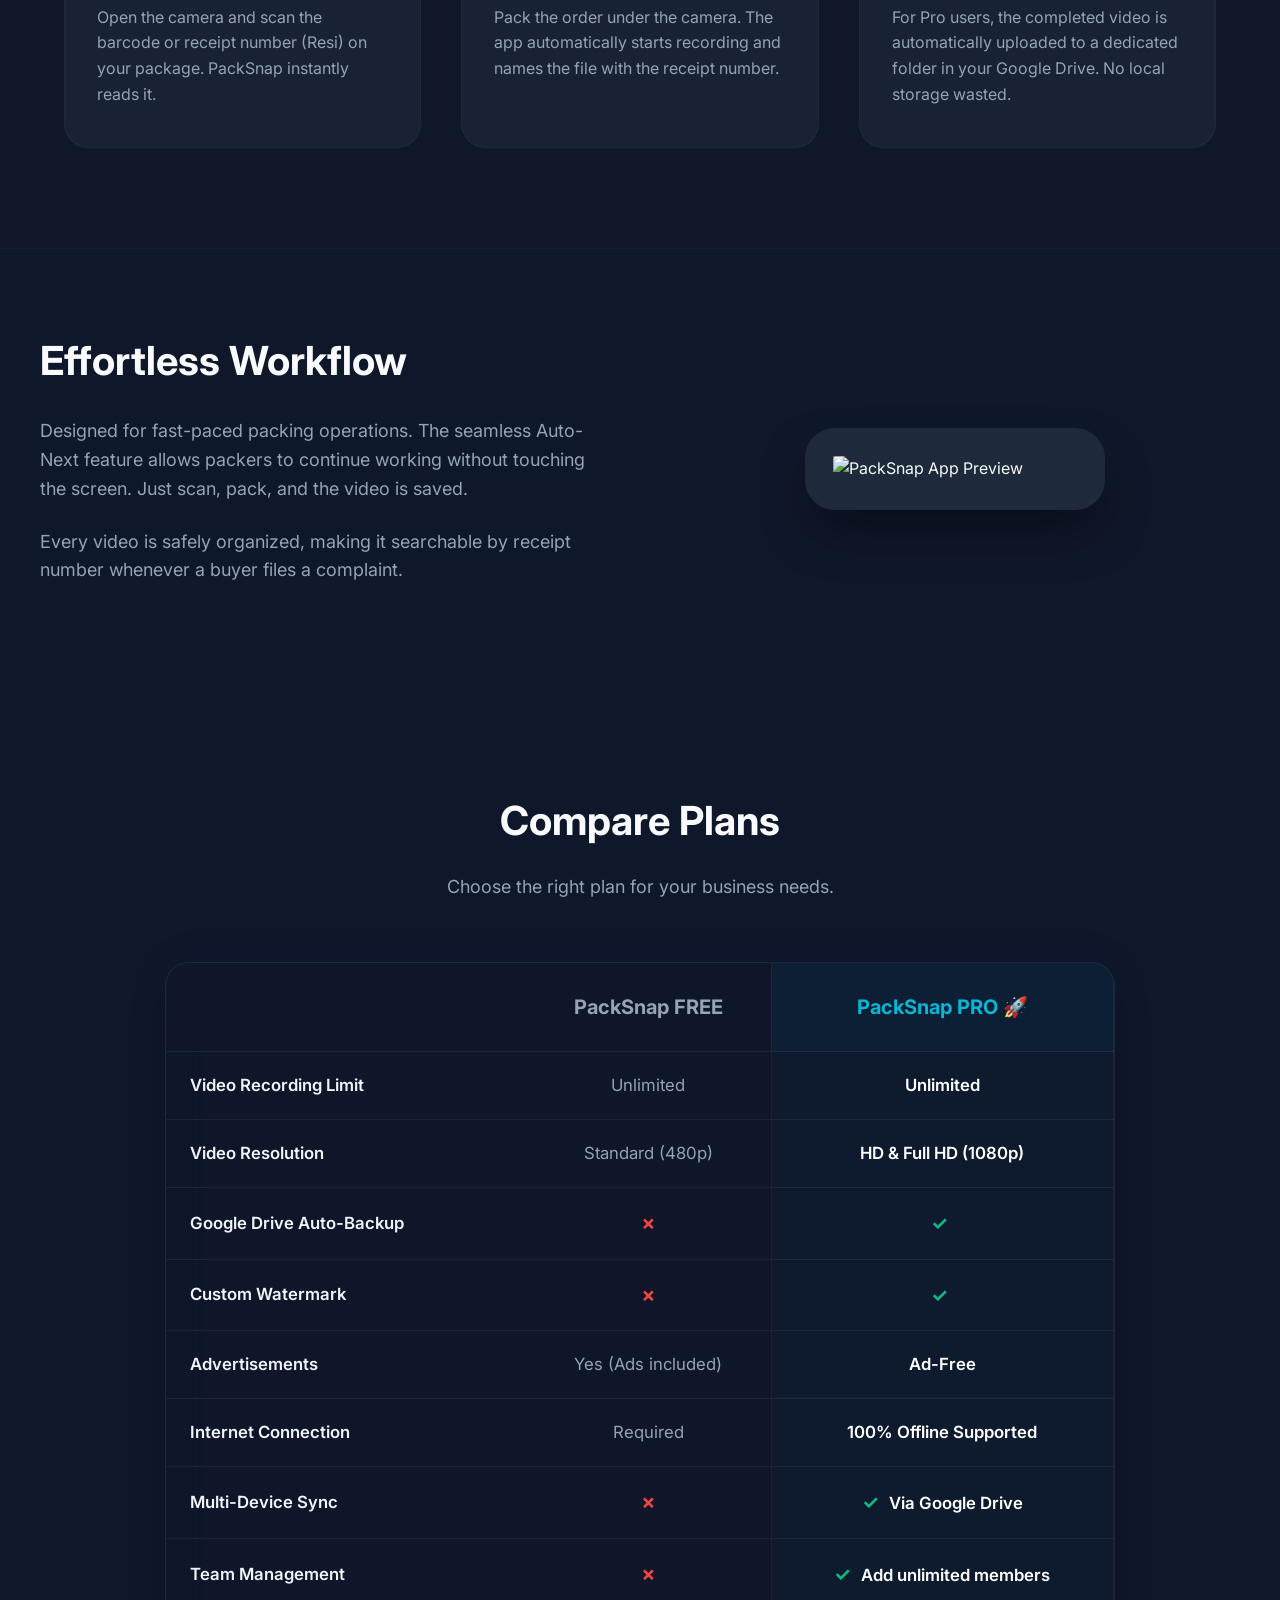
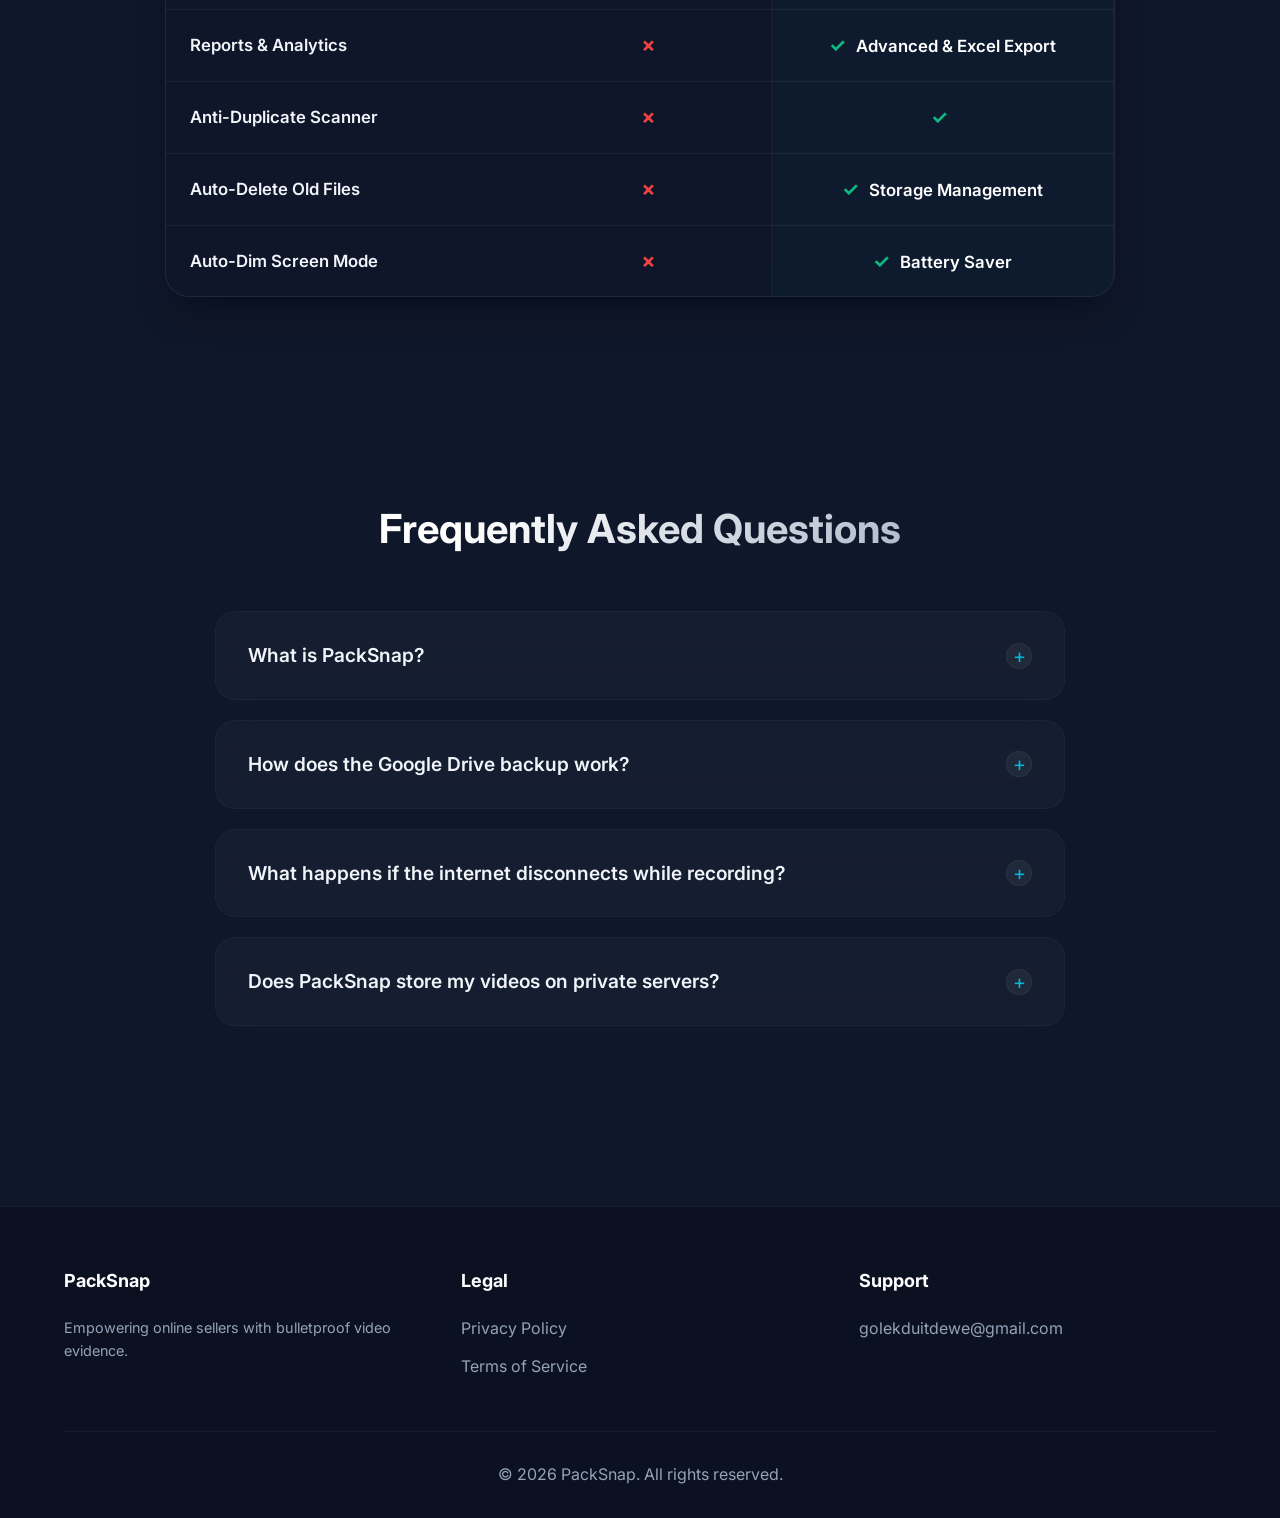
==== commit 1468521b: "feat: add Custom Watermark row to comparison table with localization" ====
--- a/packsnap/index.html
+++ b/packsnap/index.html
@@ -228,6 +228,11 @@
                             <td class="pro-cell" data-i18n="comp_f11_pro"><span class="check-icon">✓</span></td>
                         </tr>
                         <tr>
+                            <td class="feat-name" data-i18n="comp_f12_name">Custom Watermark</td>
+                            <td class="free-cell" data-i18n="comp_f12_free"><span class="cross-icon">✗</span></td>
+                            <td class="pro-cell" data-i18n="comp_f12_pro"><span class="check-icon">✓</span></td>
+                        </tr>
+                        <tr>
                             <td class="feat-name" data-i18n="comp_f3_name">Advertisements</td>
                             <td class="free-cell" data-i18n="comp_f3_free">Yes (Ads included)</td>
                             <td class="pro-cell" data-i18n="comp_f3_pro">Ad-Free</td>
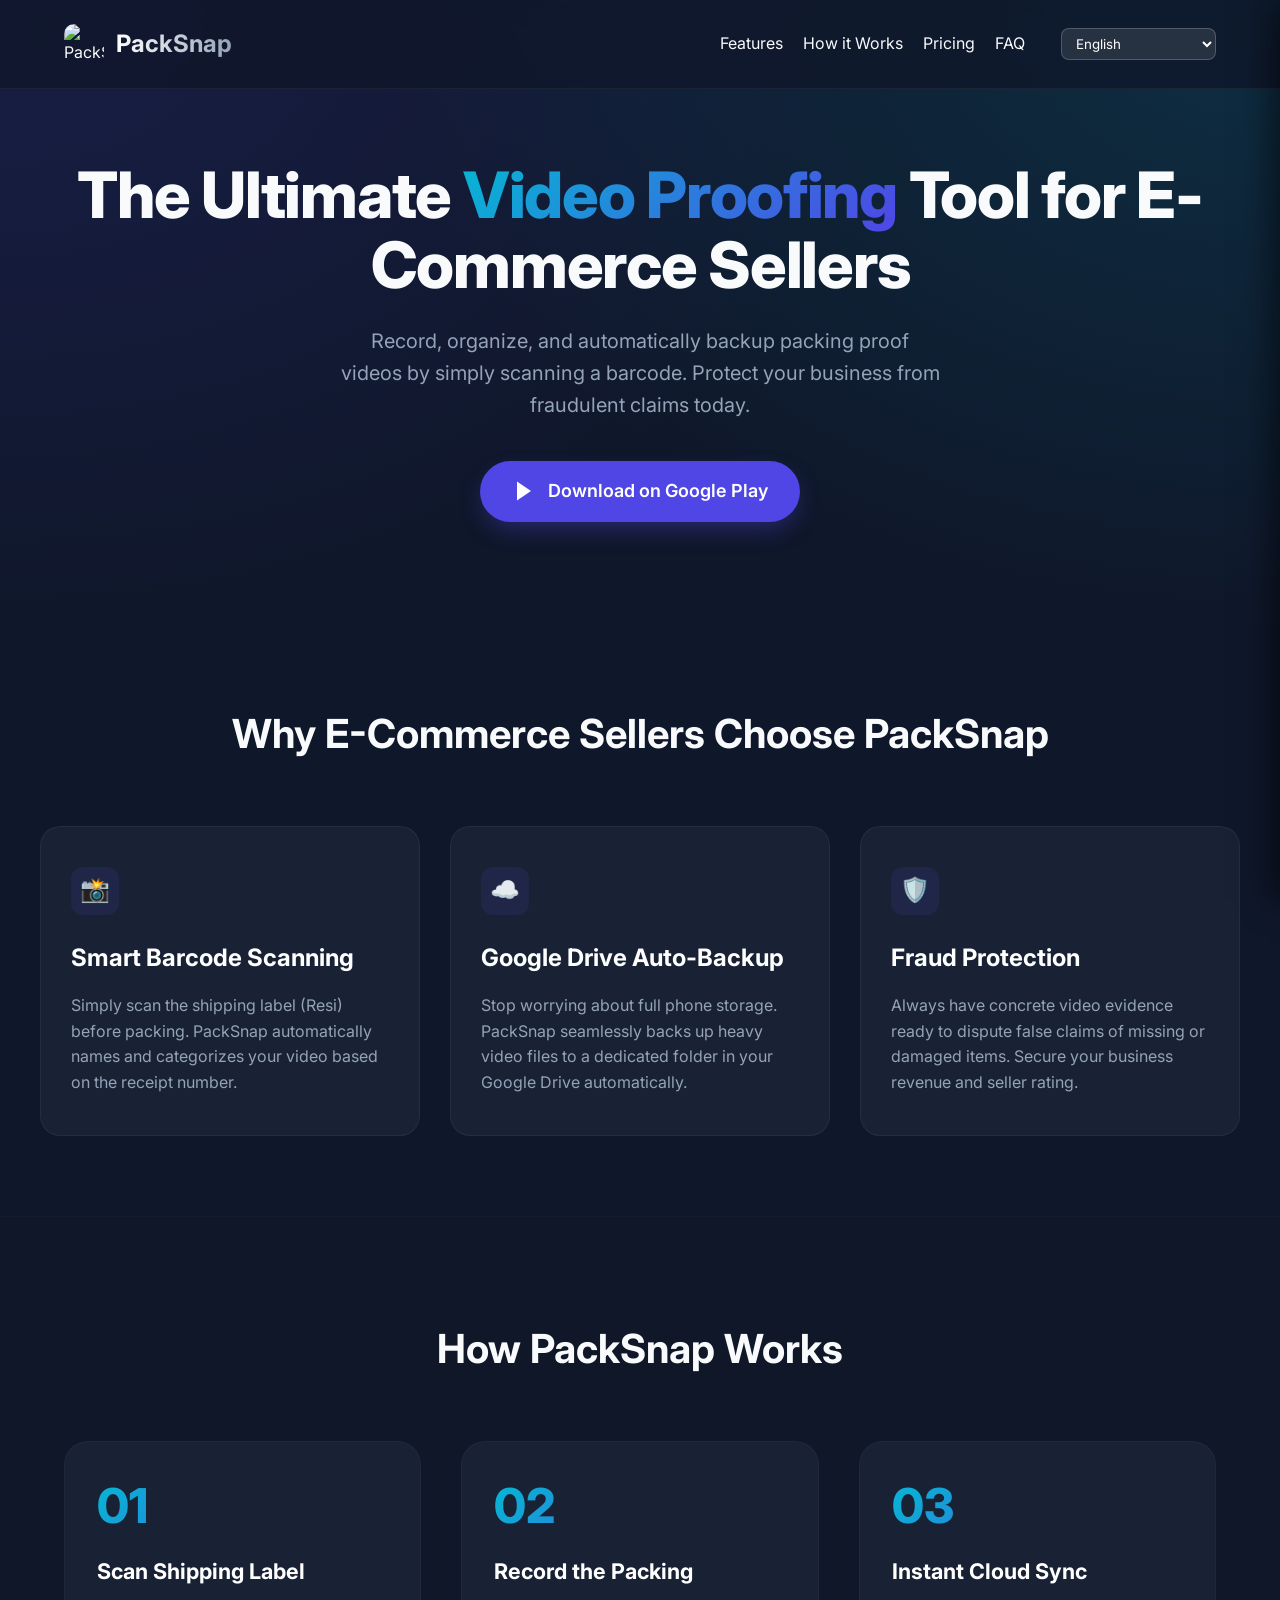
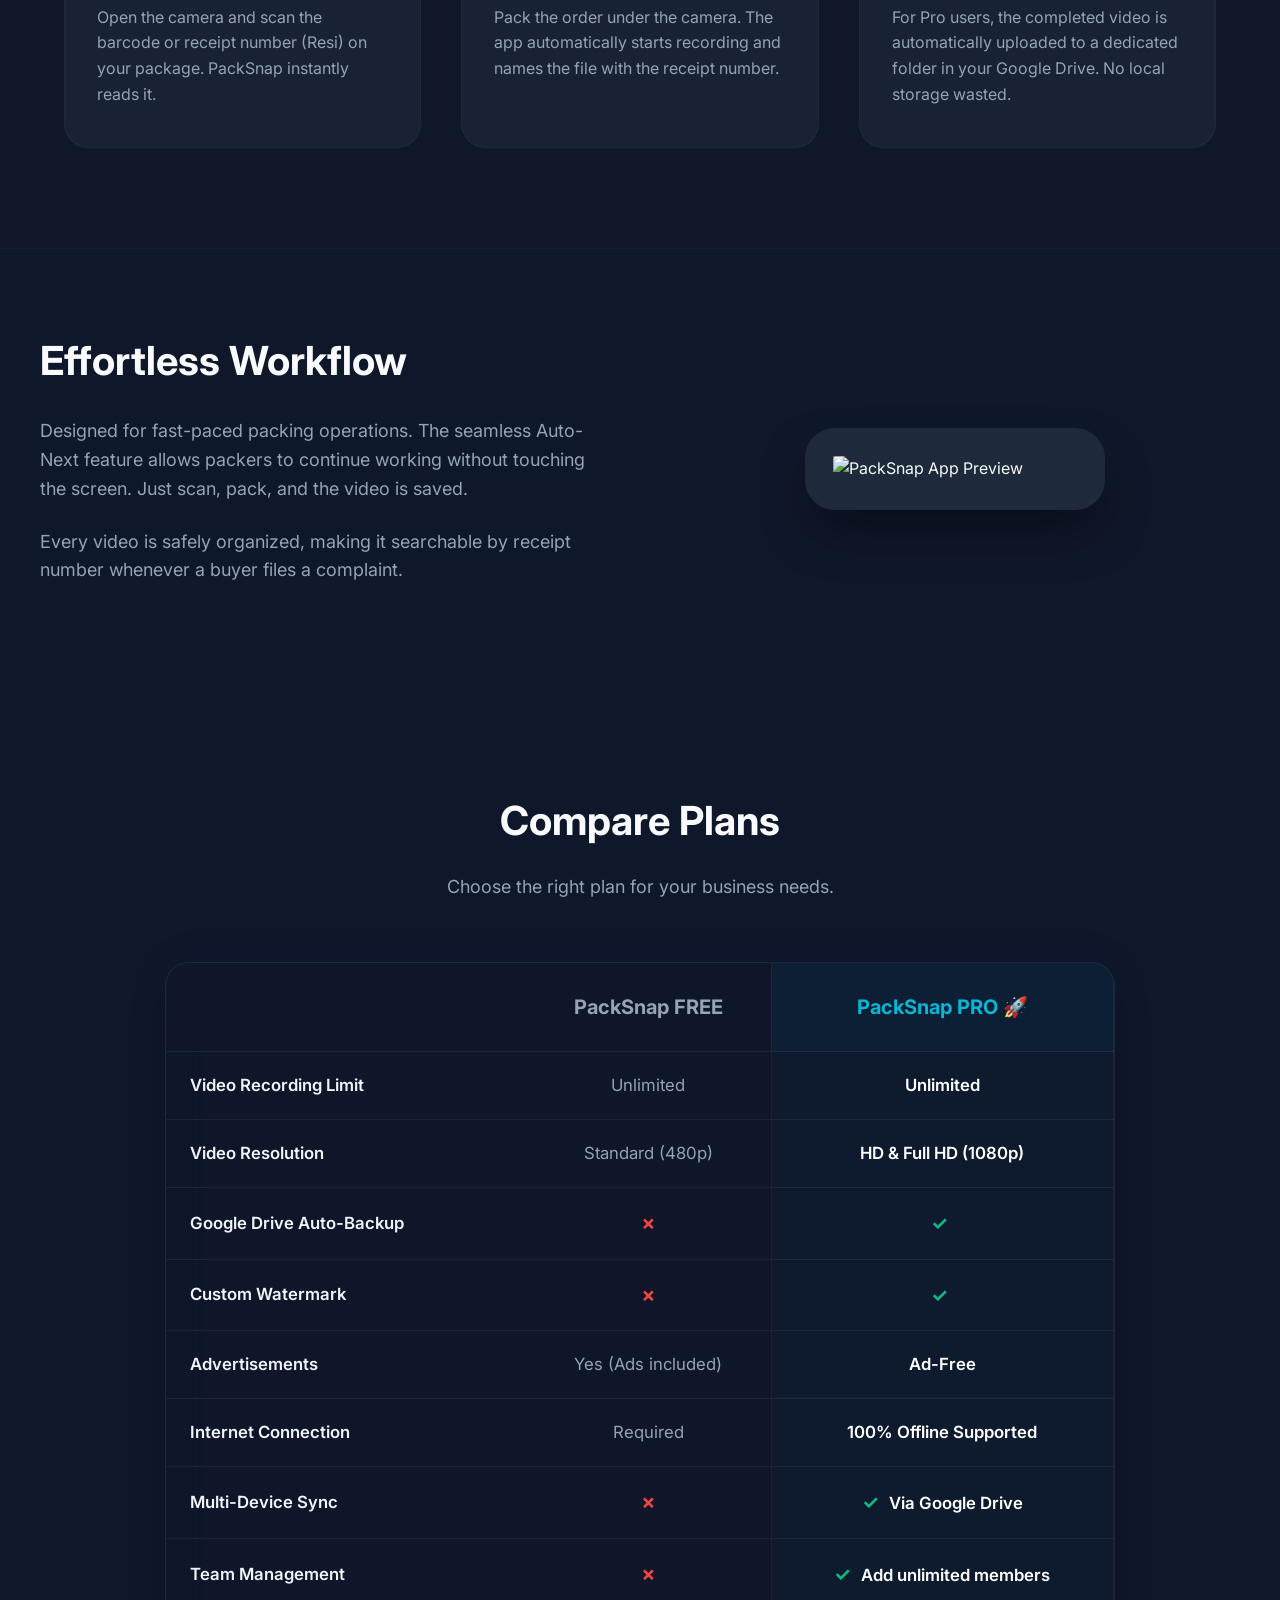
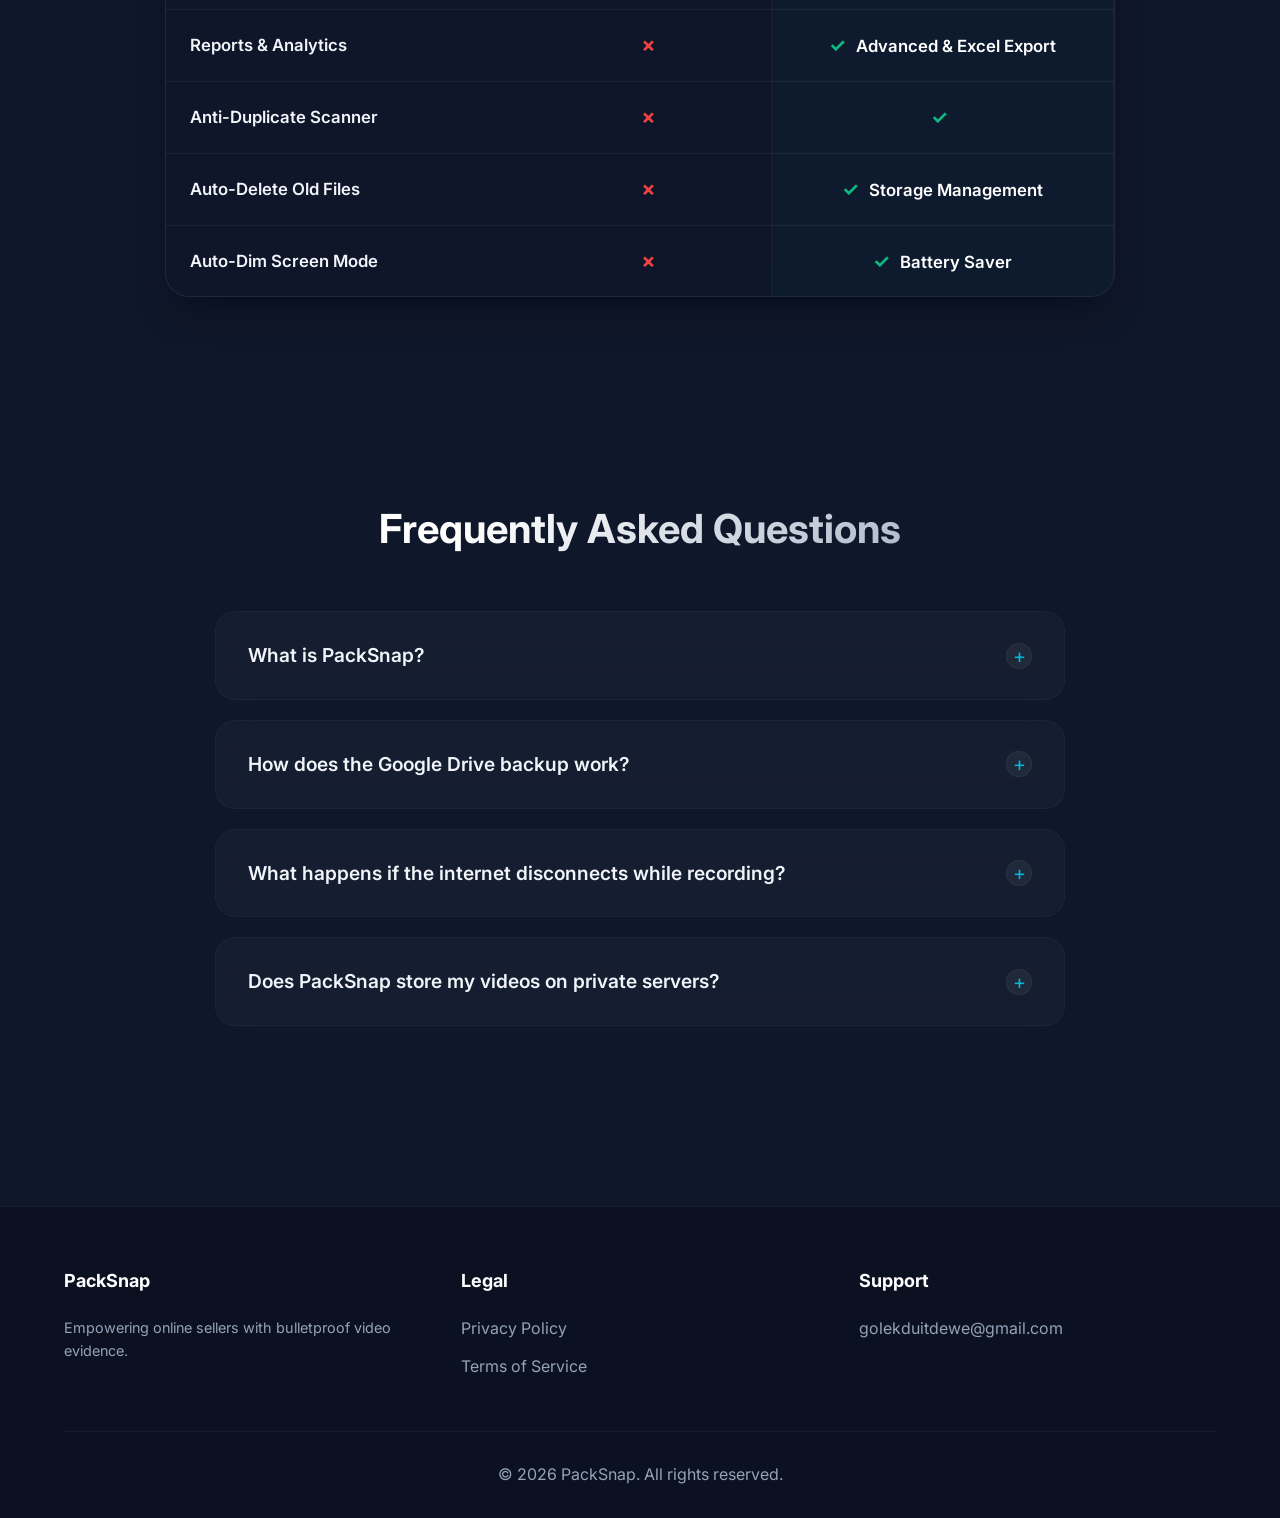
==== commit 4fe8f88b: "feat: implement responsive mobile sidebar menu with language switcher" ====
--- a/packsnap/index.html
+++ b/packsnap/index.html
@@ -103,12 +103,12 @@
                 <img src="logo.png" alt="PackSnap Logo" class="logo-img">
                 <div class="logo-text">PackSnap</div>
             </div>
-            <nav style="display: flex; align-items: center; gap: 20px;">
+            <nav class="nav-desktop">
                 <a href="#features" data-i18n="nav_features">Features</a>
                 <a href="#how-it-works" data-i18n="nav_how_it_works">How it Works</a>
                 <a href="#pricing" data-i18n="nav_pricing">Pricing</a>
                 <a href="#faq" data-i18n="nav_faq">FAQ</a>
-                <select id="language-select" aria-label="Select Language" style="background: rgba(255, 255, 255, 0.1); color: white; border: 1px solid rgba(255, 255, 255, 0.2); border-radius: 4px; padding: 4px 8px; margin-left: 1rem; cursor: pointer; outline: none;">
+                <select id="language-select" class="language-select" aria-label="Select Language">
                     <option value="en" style="color: black;">English</option>
                     <option value="id" style="color: black;">Bahasa Indonesia</option>
                     <option value="th" style="color: black;">ภาษาไทย</option>
@@ -118,8 +118,44 @@
                     <option value="es" style="color: black;">Español</option>
                 </select>
             </nav>
+            <button id="menu-toggle" class="menu-toggle" aria-label="Open Menu">
+                <svg viewBox="0 0 24 24" width="24" height="24" stroke="currentColor" stroke-width="2" fill="none" stroke-linecap="round" stroke-linejoin="round">
+                    <line x1="3" y1="12" x2="21" y2="12"></line>
+                    <line x1="3" y1="6" x2="21" y2="6"></line>
+                    <line x1="3" y1="18" x2="21" y2="18"></line>
+                </svg>
+            </button>
         </div>
     </header>
+
+    <div class="sidebar-overlay" id="sidebarOverlay"></div>
+    <aside class="sidebar" id="sidebarMenu">
+        <button class="sidebar-close" id="sidebarClose" aria-label="Close Menu">
+            <svg viewBox="0 0 24 24" width="24" height="24" stroke="currentColor" stroke-width="2" fill="none" stroke-linecap="round" stroke-linejoin="round">
+                <line x1="18" y1="6" x2="6" y2="18"></line>
+                <line x1="6" y1="6" x2="18" y2="18"></line>
+            </svg>
+        </button>
+        <nav class="sidebar-nav">
+            <a href="#features" data-i18n="nav_features">Features</a>
+            <a href="#how-it-works" data-i18n="nav_how_it_works">How it Works</a>
+            <a href="#pricing" data-i18n="nav_pricing">Pricing</a>
+            <a href="#faq" data-i18n="nav_faq">FAQ</a>
+            <div class="sidebar-divider"></div>
+            <div class="sidebar-lang-container">
+                <label for="language-select-mobile" class="sidebar-label" data-i18n="aria_lang_select">Select Language</label>
+                <select id="language-select-mobile" class="language-select" aria-label="Select Language">
+                    <option value="en" style="color: black;">English</option>
+                    <option value="id" style="color: black;">Bahasa Indonesia</option>
+                    <option value="th" style="color: black;">ภาษาไทย</option>
+                    <option value="tl" style="color: black;">Tagalog (Filipinas)</option>
+                    <option value="vi" style="color: black;">Tiếng Việt</option>
+                    <option value="pt" style="color: black;">Português (Brasil)</option>
+                    <option value="es" style="color: black;">Español</option>
+                </select>
+            </div>
+        </nav>
+    </aside>
 
     <main>
         <section class="hero container">
--- a/packsnap/index.css
+++ b/packsnap/index.css
@@ -607,3 +607,148 @@
     width: 45%;
   }
 }
+
+
+/* Navigation & Mobile Sidebar */
+.nav-desktop {
+  display: flex;
+  align-items: center;
+  gap: 20px;
+}
+
+.language-select {
+  background: rgba(255, 255, 255, 0.1);
+  color: white;
+  border: 1px solid rgba(255, 255, 255, 0.2);
+  border-radius: 8px;
+  padding: 6px 10px;
+  font-family: inherit;
+  outline: none;
+  cursor: pointer;
+  margin-left: 1rem;
+  transition: border-color 0.2s;
+}
+
+.language-select:hover {
+  border-color: rgba(255, 255, 255, 0.4);
+}
+
+.menu-toggle {
+  display: none;
+  background: none;
+  border: none;
+  color: white;
+  cursor: pointer;
+  padding: 8px;
+}
+
+/* Sidebar Overlay */
+.sidebar-overlay {
+  position: fixed;
+  top: 0;
+  left: 0;
+  width: 100%;
+  height: 100%;
+  background: rgba(15, 23, 42, 0.6);
+  backdrop-filter: blur(4px);
+  z-index: 998;
+  opacity: 0;
+  visibility: hidden;
+  transition: opacity 0.3s, visibility 0.3s;
+}
+
+.sidebar-overlay.active {
+  opacity: 1;
+  visibility: visible;
+}
+
+/* Sidebar Off-canvas Menu */
+.sidebar {
+  position: fixed;
+  top: 0;
+  right: -300px;
+  width: 300px;
+  height: 100%;
+  background: #0f172a;
+  border-left: 1px solid rgba(255, 255, 255, 0.05);
+  box-shadow: -10px 0 30px rgba(0, 0, 0, 0.5);
+  z-index: 999;
+  padding: 40px 30px;
+  display: flex;
+  flex-direction: column;
+  transition: right 0.3s cubic-bezier(0.16, 1, 0.3, 1);
+}
+
+.sidebar.active {
+  right: 0;
+}
+
+.sidebar-close {
+  align-self: flex-end;
+  background: none;
+  border: none;
+  color: var(--text-muted);
+  cursor: pointer;
+  padding: 8px;
+  margin-bottom: 40px;
+  transition: color 0.2s;
+}
+
+.sidebar-close:hover {
+  color: white;
+}
+
+.sidebar-nav {
+  display: flex;
+  flex-direction: column;
+  gap: 24px;
+}
+
+.sidebar-nav a {
+  font-size: 1.2rem;
+  font-weight: 500;
+  color: var(--text-muted);
+  transition: color 0.2s;
+}
+
+.sidebar-nav a:hover {
+  color: white;
+}
+
+.sidebar-divider {
+  height: 1px;
+  background: rgba(255, 255, 255, 0.05);
+  margin: 16px 0;
+}
+
+.sidebar-lang-container {
+  display: flex;
+  flex-direction: column;
+  gap: 8px;
+}
+
+.sidebar-label {
+  font-size: 0.9rem;
+  color: var(--text-muted);
+  font-weight: 500;
+}
+
+.sidebar .language-select {
+  margin-left: 0;
+  width: 100%;
+  background: rgba(255, 255, 255, 0.03);
+  border: 1px solid rgba(255, 255, 255, 0.1);
+  padding: 10px 14px;
+  font-size: 1rem;
+}
+
+/* Media Queries */
+@media (max-width: 768px) {
+  .nav-desktop {
+    display: none;
+  }
+  
+  .menu-toggle {
+    display: block;
+  }
+}
